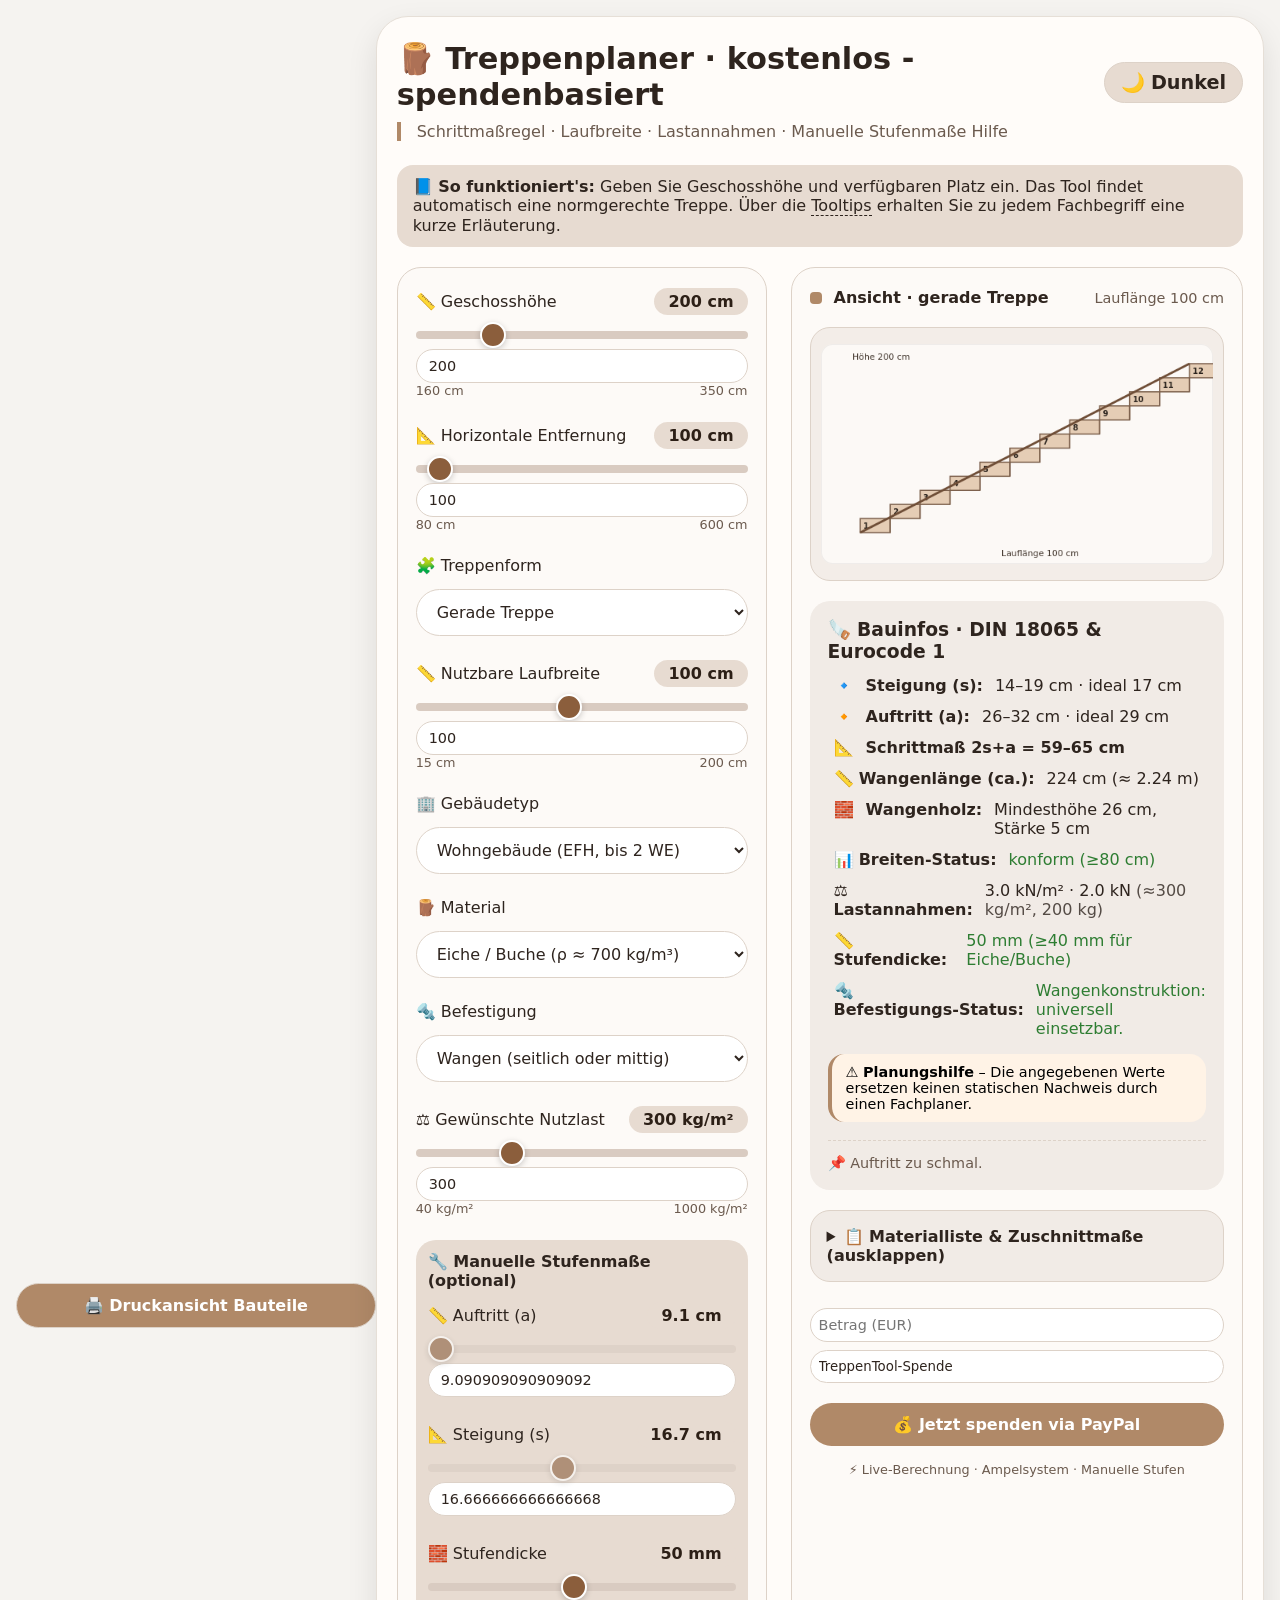
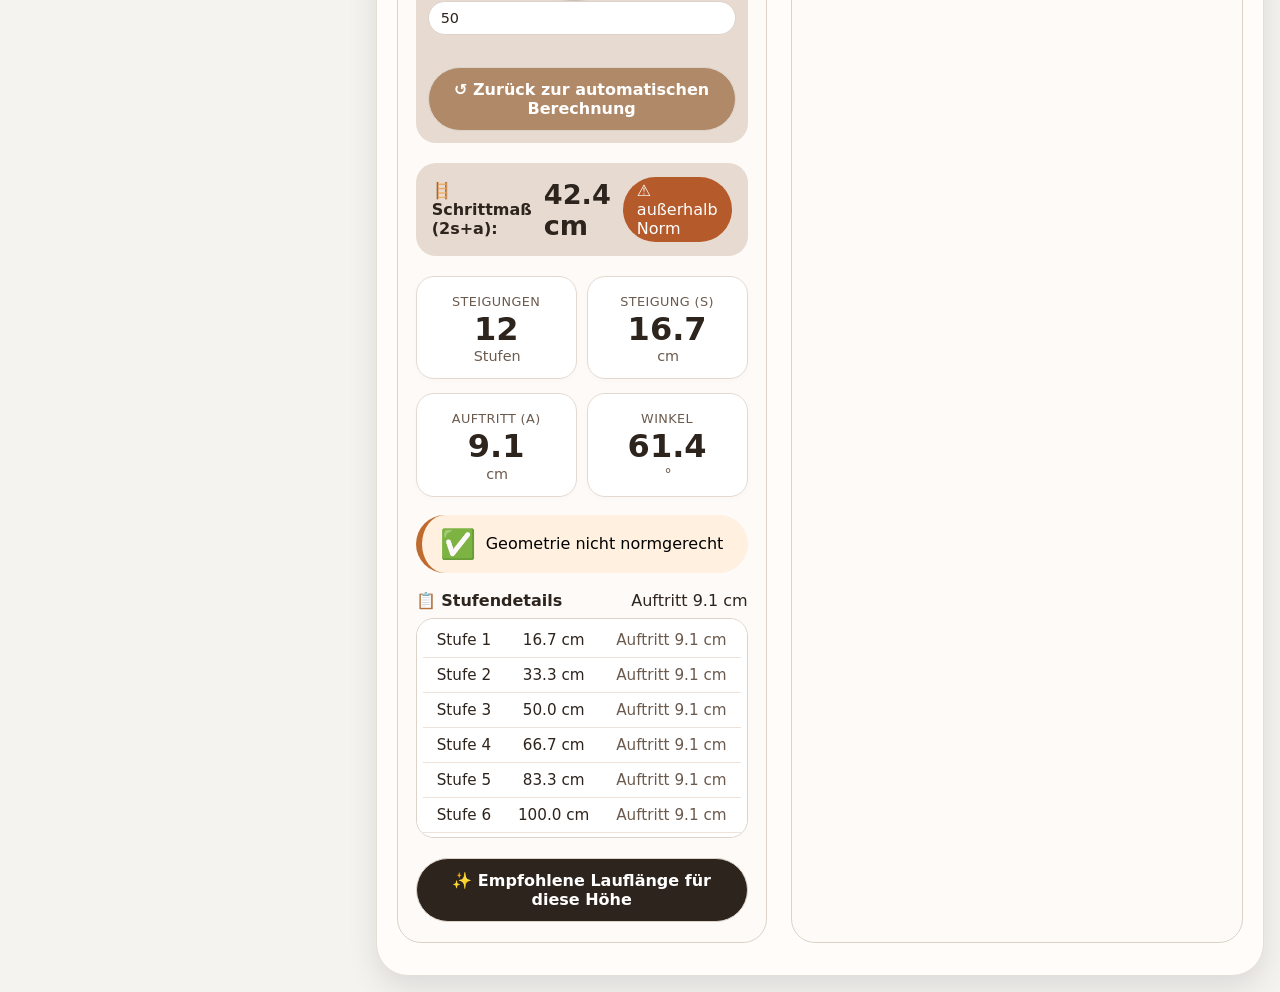
==== index.html @ 10f07b91 "Add files via upload" ====
<!DOCTYPE html>
<html lang="de">
<head>
    <meta charset="UTF-8">
    <meta name="viewport" content="width=device-width, initial-scale=1.0, maximum-scale=1.5, user-scalable=yes">
    <title>Treppenplaner · kostenlos - spendenbasiert</title>
    <!-- Cache-Control: Browser soll stets aktuelle Version laden -->
    <meta http-equiv="Cache-Control" content="no-cache, no-store, must-revalidate">
    <meta http-equiv="Pragma" content="no-cache">
    <meta http-equiv="Expires" content="0">
    <!-- Stylesheet mit Versionsparameter -->
    <link rel="stylesheet" href="css/styles.css?v=20260420">
</head>
<body>
<!-- Druckansicht Button -->
<button id="printViewBtn" style="background: var(--accent); color: white; margin-top: 20px;">🖨️ Druckansicht Bauteile</button>
<div class="card">
    <div style="display: flex; align-items: center; margin-bottom: 10px;">
        <h1 style="margin-bottom: 0;">🪵 Treppenplaner · kostenlos - spendenbasiert</h1>
        <div class="header-actions">
            <button class="theme-toggle" id="themeToggle" title="Hell-/Dunkelmodus">
                <span id="themeIcon">🌙</span>
                <span id="themeText">Dunkel</span>
            </button>
        </div>
    </div>
    <div class="subtitle">
        Schrittmaßregel · Laufbreite · Lastannahmen · Manuelle Stufenmaße
        <span class="has-tooltip" style="font-weight:400;">Hilfe 
            <span class="tooltip-text">Alle Fachbegriffe werden per Mouseover erklärt.</span>
        </span>
    </div>
    
    <!-- Kurze Einführung für bessere Verständlichkeit -->
    <div style="background: var(--badge-bg); border-radius: 16px; padding: 12px 16px; margin-bottom: 20px; color: var(--text-primary);">
        <strong>📘 So funktioniert's:</strong> Geben Sie Geschosshöhe und verfügbaren Platz ein. 
        Das Tool findet automatisch eine normgerechte Treppe. Über die <span class="has-tooltip" style="border-bottom: 1px dashed;">Tooltips <span class="tooltip-text">Fahren Sie mit der Maus über unterstrichene Begriffe oder Symbole, um Erklärungen zu erhalten.</span></span> 
        erhalten Sie zu jedem Fachbegriff eine kurze Erläuterung.
    </div>

    <div class="grid-2">
        <!-- LINKE SEITE: Eingaben -->
        <div class="panel">
            <div class="slider-group">
                <label>
                    <span class="has-tooltip">📏 Geschosshöhe 
                        <span class="tooltip-text">Höhe von OKFF unten bis OKFF oben.</span>
                    </span>
                    <span class="value-badge" id="heightDisplay">200 cm</span>
                </label>
                <input type="range" id="heightSlider" min="160" max="350" value="200" step="1">
                <input type="number" id="heightInput" min="160" max="350" value="200" step="0.01">
                <div style="display:flex; justify-content:space-between; font-size:0.8rem; color:var(--text-secondary);">
                    <span>160 cm</span>
                    <span>350 cm</span>
                </div>
            </div>

            <div class="slider-group">
                <label>
                    <span class="has-tooltip">📐 Horizontale Entfernung 
                        <span class="tooltip-text">Verfügbarer Platz (Lauflänge).</span>
                    </span>
                    <span class="value-badge" id="distanceDisplay">100 cm</span>
                </label>
                <input type="range" id="distanceSlider" min="80" max="600" value="100" step="5">
                <input type="number" id="distanceInput" min="80" max="600" value="100" step="0.01">
                <div style="display:flex; justify-content:space-between; font-size:0.8rem; color:var(--text-secondary);">
                    <span>80 cm</span>
                    <span>600 cm</span>
                </div>
            </div>
            
            <div style="margin: 10px 0 20px;">
                <label>
                    <span class="has-tooltip">🧩 Treppenform 
                        <span class="tooltip-text">Gerade, gewendelt, Podest oder Dachboden (steil).</span>
                    </span>
                </label>
                <select id="stairTypeSelect">
                    <option value="gerade" selected>Gerade Treppe</option>
                    <option value="viertel">Viertelgewendelt (90°)</option>
                    <option value="halb">Halbgewendelt (180°)</option>
                    <option value="podest">Podesttreppe</option>
                    <option value="dachboden">🪜 Dachbodentreppe (Raumspar)</option>
                </select>
            </div>
            
            <div id="podestGroup" style="display: none;">
                <label>
                    <span class="has-tooltip">🛑 Podesttiefe 
                        <span class="tooltip-text">Länge des Podests (min. 80 cm).</span>
                    </span>
                    <span class="value-badge" id="podestDisplay">100 cm</span>
                </label>
                <input type="range" id="podestSlider" min="80" max="150" value="100" step="5">
                <input type="number" id="podestInput" min="80" max="150" value="100" step="0.01">
            </div>

            <!-- Nutzbare Laufbreite -->
            <div class="slider-group">
                <label>
                    <span class="has-tooltip">📏 Nutzbare Laufbreite 
                        <span class="tooltip-text">Lichtes Maß zwischen Wänden/Handläufen.<br>Min. 80 cm (Wohnen) / 100 cm (öffentlich).</span>
                    </span>
                    <span class="value-badge" id="breiteDisplay">100 cm</span>
                </label>
                <input type="range" id="breiteSlider" min="15" max="200" value="100" step="5">
                <input type="number" id="breiteInput" min="15" max="200" value="100" step="0.01">
                <div style="display:flex; justify-content:space-between; font-size:0.8rem; color:var(--text-secondary);">
                    <span>15 cm</span>
                    <span>200 cm</span>
                </div>
            </div>

            <!-- Gebäudetyp -->
            <div style="margin: 10px 0 20px;">
                <label>
                    <span class="has-tooltip">🏢 Gebäudetyp 
                        <span class="tooltip-text">Bestimmt Mindestbreite und normative Lasten (Eurocode 1).</span>
                    </span>
                </label>
                <select id="gebaeudeSelect">
                    <option value="wohn" selected>Wohngebäude (EFH, bis 2 WE)</option>
                    <option value="public">Öffentliches Gebäude / Mehrfamilienhaus</option>
                </select>
            </div>

            <!-- Materialauswahl -->
            <div style="margin: 10px 0 20px;">
                <label>
                    <span class="has-tooltip">🪵 Material 
                        <span class="tooltip-text">Holzart oder Baustoff. Beeinflusst Eigengewicht und die automatische Optimierung (schweres Material → flachere Treppe).</span>
                    </span>
                </label>
                <select id="materialSelect">
                    <option value="eiche" selected>Eiche / Buche (ρ ≈ 700 kg/m³)</option>
                    <option value="fichte">Fichte / Kiefer (ρ ≈ 500 kg/m³)</option>
                    <option value="leimholz">Leimholz (ρ ≈ 600 kg/m³)</option>
                    <option value="stahl">Stahl (ρ ≈ 7850 kg/m³)</option>
                    <option value="beton">Stahlbeton (ρ ≈ 2500 kg/m³)</option>
                </select>
            </div>

            <!-- Befestigungsart -->
            <div style="margin: 10px 0 20px;">
                <label>
                    <span class="has-tooltip">🔩 Befestigung 
                        <span class="tooltip-text">Konstruktive Ausbildung:<br>Wangen-, Bolzen- oder Kragarmtreppe.<br>Wangen: universell. Bolzen: benötigt tragfähige Wand.<br>Kragarm: freitragend, massiver Untergrund erforderlich.</span>
                    </span>
                </label>
                <select id="befestigungSelect">
                    <option value="wange" selected>Wangen (seitlich oder mittig)</option>
                    <option value="bolzen">Bolzen (wandseitig)</option>
                    <option value="kragarm">Kragarm (freitragend)</option>
                </select>
            </div>

            <!-- Gewünschte Nutzlast -->
            <div class="slider-group">
                <label>
                    <span class="has-tooltip">⚖️ Gewünschte Nutzlast 
                        <span class="tooltip-text">Flächenlast in kg/m².<br>Normatives Minimum: 300 (Wohnen) / 500 (öffentlich).</span>
                    </span>
                    <span class="value-badge" id="nutzlastDisplay">300 kg/m²</span>
                </label>
                <input type="range" id="nutzlastSlider" min="40" max="1000" value="300" step="10">
                <input type="number" id="nutzlastInput" min="40" max="1000" value="300" step="0.01">
                <div style="display:flex; justify-content:space-between; font-size:0.8rem; color:var(--text-secondary);">
                    <span>40 kg/m²</span>
                    <span>1000 kg/m²</span>
                </div>
            </div>

            <!-- Manuelle Stufenmaße -->
            <div class="manual-section">
                <p style="font-weight:600; margin-bottom:12px; color:var(--text-primary);">🔧 Manuelle Stufenmaße (optional)</p>
                
                <div class="slider-group">
                    <label>
                        <span class="has-tooltip">📏 Auftritt (a)
                            <span class="tooltip-text">Tiefe der Trittfläche.<br>Norm: 26–32 cm (notwendig).</span>
                        </span>
                        <span class="value-badge" id="auftrittDisplay">29.0 cm</span>
                    </label>
                    <input type="range" id="auftrittSlider" min="10" max="50" value="29" step="0.5" class="inactive-slider">
                    <input type="number" id="auftrittInput" min="10" max="50" value="29" step="0.01" class="inactive-slider">
                </div>
                
                <div class="slider-group">
                    <label>
                        <span class="has-tooltip">📐 Steigung (s)
                            <span class="tooltip-text">Höhe einer Stufe.<br>Norm: 14–19 cm.</span>
                        </span>
                        <span class="value-badge" id="steigungDisplay">17.0 cm</span>
                    </label>
                    <input type="range" id="steigungSlider" min="10" max="25" value="17" step="0.5" class="inactive-slider">
                    <input type="number" id="steigungInput" min="10" max="25" value="17" step="0.01" class="inactive-slider">
                </div>
                
                <div class="slider-group">
                    <label>
                        <span class="has-tooltip">🧱 Stufendicke
                            <span class="tooltip-text">Materialstärke der Trittstufe.<br>Empfohlen: ≥50 mm (Holz) / ≥80 mm (Beton).</span>
                        </span>
                        <span class="value-badge" id="dickeDisplay">50 mm</span>
                    </label>
                    <input type="range" id="dickeSlider" min="5" max="100" value="50" step="5">
                    <input type="number" id="dickeInput" min="5" max="100" value="50" step="0.01">
                </div>
                
                <button id="resetAutoBtn" class="reset-btn">↺ Zurück zur automatischen Berechnung</button>
            </div>
            
            <div style="background:var(--badge-bg); border-radius:20px; padding:4px 16px; margin: 20px 0;">
                <p style="display:flex; gap:12px; align-items:center; margin:10px 0; color:var(--text-primary);">
                    <span class="has-tooltip" style="font-weight:600;">🪜 Schrittmaß (2s+a): 
                        <span class="tooltip-text">Idealer Bereich 59–65 cm.<br>Formel: 2×Steigung + Auftritt.</span>
                    </span>
                    <span id="schrittmassValue" style="font-size:1.7rem; font-weight:700;">—</span>
                    <span style="margin-left:auto; background:var(--accent-dark); color:white; padding:4px 14px; border-radius:40px;" id="normTag">—</span>
                </p>
            </div>

            <div class="stats-grid">
                <div class="stat-card">
                    <div class="stat-label has-tooltip">Steigungen <span class="tooltip-text">Anzahl der Stufen.</span></div>
                    <div class="stat-number" id="stepsCount">12</div>
                    <div class="stat-unit">Stufen</div>
                </div>
                <div class="stat-card">
                    <div class="stat-label has-tooltip">Steigung (s) <span class="tooltip-text">Höhe einer Stufe.</span></div>
                    <div class="stat-number" id="riseValue">16.7</div>
                    <div class="stat-unit">cm</div>
                </div>
                <div class="stat-card">
                    <div class="stat-label has-tooltip">Auftritt (a) <span class="tooltip-text">Tiefe der Trittfläche.</span></div>
                    <div class="stat-number" id="runValue">29.7</div>
                    <div class="stat-unit">cm</div>
                </div>
                <div class="stat-card">
                    <div class="stat-label has-tooltip">Winkel <span class="tooltip-text">Steigungswinkel.</span></div>
                    <div class="stat-number" id="angleValue">29.3</div>
                    <div class="stat-unit">°</div>
                </div>
            </div>

            <div id="statusMessage" class="norm-status">
                <span style="font-size:1.8rem;">✅</span> 
                <span id="statusText">Bequeme Treppe · DIN‑konform</span>
            </div>

            <div style="margin: 18px 0 8px;">
                <p style="font-weight:600; margin-bottom:8px; display:flex; color:var(--text-primary);">📋 Stufendetails <span style="margin-left:auto; font-weight:400;" id="stepDetailHint"></span></p>
                <div class="step-list" id="stepListContainer"></div>
            </div>

            <button id="applyRecommendedBtn">✨ Empfohlene Lauflänge für diese Höhe</button>
        </div>

        <!-- RECHTE SEITE: Visualisierung + Bauinfos -->
        <div class="panel" style="display:flex; flex-direction:column;">
            <div style="display:flex; align-items:center; gap:12px; margin-bottom:10px;">
                <span style="background:var(--accent); width:12px; height:12px; border-radius:4px;"></span>
                <span style="font-weight:600; color:var(--text-primary);" id="visuTitle">Ansicht · gerade Treppe</span>
                <span style="margin-left:auto; font-size:0.9rem; color:var(--text-secondary);">Lauflänge <span id="laufLengthDisplay">327 cm</span></span>
            </div>
            <div class="canvas-container">
                <canvas id="stairCanvas" width="500" height="280" style="width:100%; height:auto; aspect-ratio:500/280"></canvas>
            </div>

            <div style="margin-top:20px; background:var(--info-bg); border-radius:20px; padding:18px;">
                <h3 style="display:flex; gap:8px; margin-bottom:14px; font-weight:600; color:var(--text-primary);">🪚 Bauinfos · DIN 18065 & Eurocode 1</h3>
                <ul style="list-style-type:none; padding-left:6px; display:flex; flex-direction:column; gap:12px; color:var(--text-primary);">
                    <li style="display:flex; gap:12px;" class="has-tooltip">🔹 <strong>Steigung (s):</strong> 14–19 cm · ideal 17 cm <span class="tooltip-text">Maximal 19 cm zulässig.</span></li>
                    <li style="display:flex; gap:12px;" class="has-tooltip">🔸 <strong>Auftritt (a):</strong> 26–32 cm · ideal 29 cm <span class="tooltip-text">Mindestens 24 cm.</span></li>
                    <li style="display:flex; gap:12px;" class="has-tooltip">📐 <strong>Schrittmaß 2s+a = 59–65 cm</strong> <span class="tooltip-text">Bequem & sicher.</span></li>
                    <li style="display:flex; gap:12px;" id="wangenLaengeLi">
                        <span>📏 <strong>Wangenlänge (ca.):</strong></span>
                        <span id="wangenLaenge">—</span>
                    </li>
                    <li style="display:flex; gap:12px;">🧱 <strong>Wangenholz:</strong> Mindesthöhe 26 cm, Stärke 5 cm</li>
                    <li style="display:flex; gap:12px;" id="breitenStatusLi">
                        <span>📊 <strong>Breiten‑Status:</strong></span>
                        <span id="breitenStatus">konform (≥80 cm)</span>
                    </li>
                    <li style="display:flex; gap:12px;" class="has-tooltip">
                        <span>⚖️ <strong>Lastannahmen:</strong></span>
                        <span id="lastAngaben">3,0 kN/m² · 2,0 kN <span style="font-weight:400; opacity:0.8;">(≈300 kg/m², 200 kg)</span></span>
                        <span class="tooltip-text">Flächenlast (kN/m²) und Einzellast pro Stufe (kN).<br>Gemäß DIN EN 1991-1-1 (Eurocode 1).<br>1 kN ≈ 100 kg.</span>
                    </li>
                    <li style="display:flex; gap:12px;" id="dickenStatusLi">
                        <span>📏 <strong>Stufendicke:</strong></span>
                        <span id="dickenStatus">50 mm (empfohlen)</span>
                    </li>
                    <li style="display:flex; gap:12px;" id="befestigungStatusLi">
                        <span>🔩 <strong>Befestigungs‑Status:</strong></span>
                        <span id="befestigungStatus">konform (Wangenkonstruktion)</span>
                    </li>
                </ul>
                
                <div class="info-note" style="margin-top:16px;">
                    ⚠️ <strong>Planungshilfe</strong> – Die angegebenen Werte ersetzen keinen statischen Nachweis durch einen Fachplaner.
                </div>
                
                <p style="margin-top:18px; border-top:1px dashed var(--border-medium); padding-top:14px; font-size:0.9rem; color:var(--text-secondary);" id="adviceText">
                ⚠️ Platz reicht nicht für Normtreppe.
                </p>
            </div>
            
            <!-- NEU: Ausklappbare Materialliste -->
            <details style="margin-top: 20px; background: var(--info-bg); border-radius: 20px; padding: 16px; border: 1px solid var(--border-medium);">
                <summary style="font-weight: 600; cursor: pointer; color: var(--text-primary); user-select: none;">
                    📋 Materialliste & Zuschnittmaße (ausklappen)
                </summary>
                <div id="materialListeContainer" style="margin-top: 16px; overflow-x: auto;">
                    <!-- Wird dynamisch durch JavaScript gefüllt -->
                    <p style="color: var(--text-secondary);">Berechnung läuft…</p>
                </div>
                <p style="font-size: 0.8rem; color: var(--text-secondary); margin-top: 12px; border-top: 1px dashed var(--border-medium); padding-top: 10px;">
                    ⚙️ Alle Maße in cm (L × B × D). Verschnitt und Toleranzen sind eigenverantwortlich zu berücksichtigen.
                </p>
            </details>
            
            <!-- Spendenformular -->
            <div class="donate-section">
                <form action="https://www.paypal.com/donate" method="post" target="_blank">
                    <input type="hidden" name="cmd" value="_donations">
                    <input type="hidden" name="business" value="speeduino">
                    <input type="hidden" name="currency_code" value="EUR">
                    <div style="margin-bottom:8px;">
                        <input type="number" name="amount" min="1" step="0.01" placeholder="Betrag (EUR)" style="padding:8px; border-radius:20px; border:1px solid var(--border-medium); width:100%; background:var(--stat-bg); color:var(--text-primary);">
                    </div>
                    <div style="margin-bottom:8px;">
                        <input type="text" name="item_name" value="TreppenTool-Spende" placeholder="Verwendungszweck (optional)" style="padding:8px; border-radius:20px; border:1px solid var(--border-medium); width:100%; background:var(--stat-bg); color:var(--text-primary);">
                    </div>
                    <button type="submit" style="background:var(--accent); color:white; border:none; border-radius:60px; padding:12px; font-weight:600; width:100%; cursor:pointer;">
                        💰 Jetzt spenden via PayPal
                    </button>
                </form>
            </div>
            
            <div class="footnote">
                ⚡ Live‑Berechnung · Ampelsystem · Manuelle Stufen
            </div>
        </div>
    </div>
</div>
<!-- JavaScript mit Versionsparameter -->
<script type="module" src="js/main.js?v=20260420" defer></script>
</body>
</html>
---- css/styles.css ----
/* === CSS-Variablen für Light- & Darkmode === */
:root {
    --bg-body: #f5f3f0;
    --bg-card: #fffcf9;
    --bg-panel: #fdfaf7;
    --text-primary: #2e241e;
    --text-secondary: #6b5a4e;
    --border-light: #e6dfd7;
    --border-medium: #ddd2c8;
    --slider-track: #d9cbc1;
    --accent: #b08968;
    --accent-dark: #8b5e3c;
    --stat-bg: white;
    --stat-border: #e4d9d0;
    --badge-bg: #e7dbd1;
    --badge-text: #2c1f16;
    --step-list-bg: white;
    --step-border: #ede3db;
    --canvas-bg: #fcf9f6;
    --canvas-container: #f3ede8;
    --info-bg: #f1ebe6;
    --donate-bg: #e0d6ce;
    --donate-text: #2e241e;
    --button-bg: #2e241e;
    --button-text: white;
    --transition-speed: 0.2s;
    --inactive-opacity: 0.6;
}

[data-theme="dark"] {
    --bg-body: #1a1e24;
    --bg-card: #252a33;
    --bg-panel: #2d333d;
    --text-primary: #e8e3df;
    --text-secondary: #b9aea5;
    --border-light: #3d454e;
    --border-medium: #4a5460;
    --slider-track: #3a414a;
    --accent: #c99b74;
    --accent-dark: #a77852;
    --stat-bg: #333a44;
    --stat-border: #424b57;
    --badge-bg: #3d454e;
    --badge-text: #e0d8d2;
    --step-list-bg: #2d333d;
    --step-border: #424b57;
    --canvas-bg: #2a2f38;
    --canvas-container: #353c47;
    --info-bg: #2d333d;
    --donate-bg: #3d454e;
    --donate-text: #e8e3df;
    --button-bg: #c99b74;
    --button-text: #1a1e24;
}

* {
    box-sizing: border-box;
    margin: 0;
    font-family: system-ui, 'Segoe UI', Roboto, 'Helvetica Neue', sans-serif;
}
body {
    background: var(--bg-body);
    min-height: 100vh;
    display: flex;
    justify-content: center;
    align-items: center;
    padding: 16px;
    transition: background var(--transition-speed) ease;
}
.card {
    max-width: 1200px;
    width: 100%;
    background: var(--bg-card);
    border-radius: 32px;
    box-shadow: 0 12px 30px rgba(0, 0, 0, 0.1);
    padding: 24px 20px 32px;
    border: 1px solid var(--border-light);
    transition: background var(--transition-speed) ease, border var(--transition-speed) ease;
}
h1 {
    font-weight: 600;
    font-size: 1.9rem;
    color: var(--text-primary);
    display: flex;
    align-items: center;
    gap: 10px;
    margin-bottom: 4px;
    flex-wrap: wrap;
}
.subtitle {
    color: var(--text-secondary);
    margin-bottom: 24px;
    border-left: 4px solid var(--accent);
    padding-left: 16px;
    font-weight: 400;
}
.grid-2 {
    display: grid;
    grid-template-columns: 1fr 1.1fr;
    gap: 24px;
}
@media (max-width: 750px) {
    .grid-2 {
        grid-template-columns: 1fr;
    }
    body { padding: 10px; }
    .card { padding: 18px 14px; }
}
.panel {
    background: var(--bg-panel);
    border-radius: 24px;
    padding: 20px 18px;
    border: 1px solid var(--border-medium);
    transition: background var(--transition-speed) ease, border var(--transition-speed) ease;
}
.slider-group {
    margin-bottom: 24px;
}
label {
    display: flex;
    justify-content: space-between;
    font-weight: 500;
    color: var(--text-primary);
    margin-bottom: 6px;
    align-items: center;
}
.value-badge {
    background: var(--badge-bg);
    padding: 4px 14px;
    border-radius: 40px;
    font-size: 1rem;
    font-weight: 600;
    color: var(--badge-text);
}
input[type=range] {
    width: 100%;
    margin: 10px 0 4px;
    -webkit-appearance: none;
    background: transparent;
    touch-action: none;
}
input[type=range]::-webkit-slider-runnable-track {
    height: 8px;
    background: var(--slider-track);
    border-radius: 10px;
}
input[type=range]::-webkit-slider-thumb {
    -webkit-appearance: none;
    height: 26px;
    width: 26px;
    border-radius: 26px;
    background: var(--accent-dark);
    margin-top: -9px;
    box-shadow: 0 2px 6px rgba(0,0,0,0.2);
    border: 2px solid var(--stat-bg);
    cursor: grab;
}
input[type=range].inactive-slider {
    opacity: var(--inactive-opacity);
    pointer-events: none;
}
select {
    width: 100%;
    padding: 12px 16px;
    border-radius: 40px;
    border: 1px solid var(--border-medium);
    background: var(--stat-bg);
    font-size: 1rem;
    font-weight: 500;
    color: var(--text-primary);
    margin: 8px 0 4px;
}
.stats-grid {
    display: grid;
    grid-template-columns: repeat(2, 1fr);
    gap: 14px 10px;
    margin: 20px 0 18px;
}
.stat-card {
    background: var(--stat-bg);
    padding: 14px 8px;
    border-radius: 18px;
    box-shadow: 0 2px 6px rgba(0,0,0,0.02);
    border: 1px solid var(--stat-border);
    text-align: center;
}
.stat-label {
    font-size: 0.8rem;
    text-transform: uppercase;
    letter-spacing: 0.4px;
    color: var(--text-secondary);
    display: flex;
    align-items: center;
    justify-content: center;
    gap: 4px;
}
.stat-number {
    font-size: 2rem;
    font-weight: 700;
    line-height: 1.2;
    color: var(--text-primary);
}
.stat-unit {
    font-size: 0.9rem;
    font-weight: 400;
    color: var(--text-secondary);
    margin-left: 2px;
}
.norm-status {
    background: #e7f0e9;
    border-radius: 40px;
    padding: 12px 18px;
    font-weight: 500;
    margin: 16px 0 8px;
    display: flex;
    align-items: center;
    gap: 10px;
    border-left: 6px solid #3c6e4a;
}
[data-theme="dark"] .norm-status {
    background: #2a4a3a;
    border-left-color: #5a9e6f;
}
.warning-box {
    background: #fff0e0;
    border-left: 6px solid #c06b2e;
}
[data-theme="dark"] .warning-box {
    background: #4a3a2a;
    border-left-color: #c06b2e;
}
.step-list {
    max-height: 220px;
    overflow-y: auto;
    background: var(--step-list-bg);
    border-radius: 18px;
    padding: 4px 6px;
    border: 1px solid var(--border-medium);
}
.step-row {
    display: flex;
    justify-content: space-between;
    padding: 8px 14px;
    border-bottom: 1px solid var(--step-border);
    font-size: 0.95rem;
    color: var(--text-primary);
}
.canvas-container {
    background: var(--canvas-container);
    border-radius: 20px;
    padding: 16px 10px;
    margin-top: 10px;
    text-align: center;
    border: 1px solid var(--border-medium);
}
canvas {
    display: block;
    width: 100%;
    height: auto;
    background: var(--canvas-bg);
    border-radius: 12px;
    box-shadow: inset 0 0 0 1px rgba(0,0,0,0.05);
}
button {
    background: var(--button-bg);
    color: var(--button-text);
    border: none;
    border-radius: 60px;
    padding: 12px 20px;
    font-weight: 600;
    font-size: 1rem;
    width: 100%;
    cursor: pointer;
    border: 1px solid var(--border-medium);
    margin-top: 12px;
    transition: background var(--transition-speed) ease, color var(--transition-speed) ease;
}
.reset-btn {
    background: var(--accent);
    color: white;
    margin-top: 8px;
}
.footnote {
    margin-top: 16px;
    font-size: 0.8rem;
    color: var(--text-secondary);
    text-align: center;
}
.tooltip-text {
    visibility: hidden;
    background: #2e241e;
    color: #fff;
    text-align: left;
    border-radius: 12px;
    padding: 8px 12px;
    position: absolute;
    z-index: 10;
    bottom: 125%;
    left: 0;
    width: 240px;
    font-size: 0.85rem;
    font-weight: normal;
    box-shadow: 0 4px 12px rgba(0,0,0,0.15);
}
.has-tooltip {
    position: relative;
    display: inline-block;
    cursor: help;
}
.has-tooltip:hover .tooltip-text {
    visibility: visible;
}
#podestGroup {
    margin-top: 16px;
    transition: opacity 0.2s;
}
.info-note {
    background: #fff3e6;
    border-radius: 16px;
    padding: 10px 14px;
    font-size: 0.9rem;
    border-left: 4px solid var(--accent);
}
[data-theme="dark"] .info-note {
    background: #3a352a;
    color: var(--text-primary);
}
.header-actions {
    display: flex;
    align-items: center;
    gap: 12px;
    margin-left: auto;
}
.theme-toggle {
    background: var(--badge-bg);
    border: 1px solid var(--border-medium);
    border-radius: 40px;
    padding: 8px 16px;
    font-size: 1.2rem;
    cursor: pointer;
    display: flex;
    align-items: center;
    gap: 6px;
    color: var(--text-primary);
    transition: background var(--transition-speed) ease;
}
.theme-toggle:hover {
    background: var(--accent);
    color: white;
}
.donate-section {
    margin-top: 20px;
    text-align: center;
}
.donate-btn {
    display: inline-flex;
    align-items: center;
    justify-content: center;
    gap: 8px;
    background: var(--donate-bg);
    color: var(--donate-text);
    text-decoration: none;
    font-weight: 600;
    padding: 12px 24px;
    border-radius: 60px;
    border: 1px solid var(--border-medium);
    transition: background var(--transition-speed) ease, transform 0.1s;
}
.donate-btn:hover {
    background: var(--accent);
    color: white;
    transform: scale(1.02);
}
.manual-section {
    margin: 10px 0 20px;
    padding: 12px;
    background: var(--badge-bg);
    border-radius: 20px;
}
input[type=number] {
    width: 100%;
    padding: 8px 12px;
    border-radius: 20px;
    border: 1px solid var(--border-medium);
    background: var(--stat-bg);
    color: var(--text-primary);
    font-size: 0.9rem;
    margin-top: 6px;
}

/* === Materialliste Tabelle === */
.material-table {
    width: 100%;
    border-collapse: collapse;
    font-size: 0.85rem;
    color: var(--text-primary);
}
.material-table th {
    text-align: left;
    padding: 8px 4px;
    border-bottom: 2px solid var(--border-medium);
    font-weight: 600;
    color: var(--text-secondary);
}
.material-table td {
    padding: 6px 4px;
    border-bottom: 1px solid var(--step-border);
}
.material-table tr:last-child td {
    border-bottom: none;
}
.material-table .amount {
    text-align: right;
    font-weight: 600;
}
.material-hint {
    font-size: 0.75rem;
    color: var(--text-secondary);
    margin-top: 8px;
}
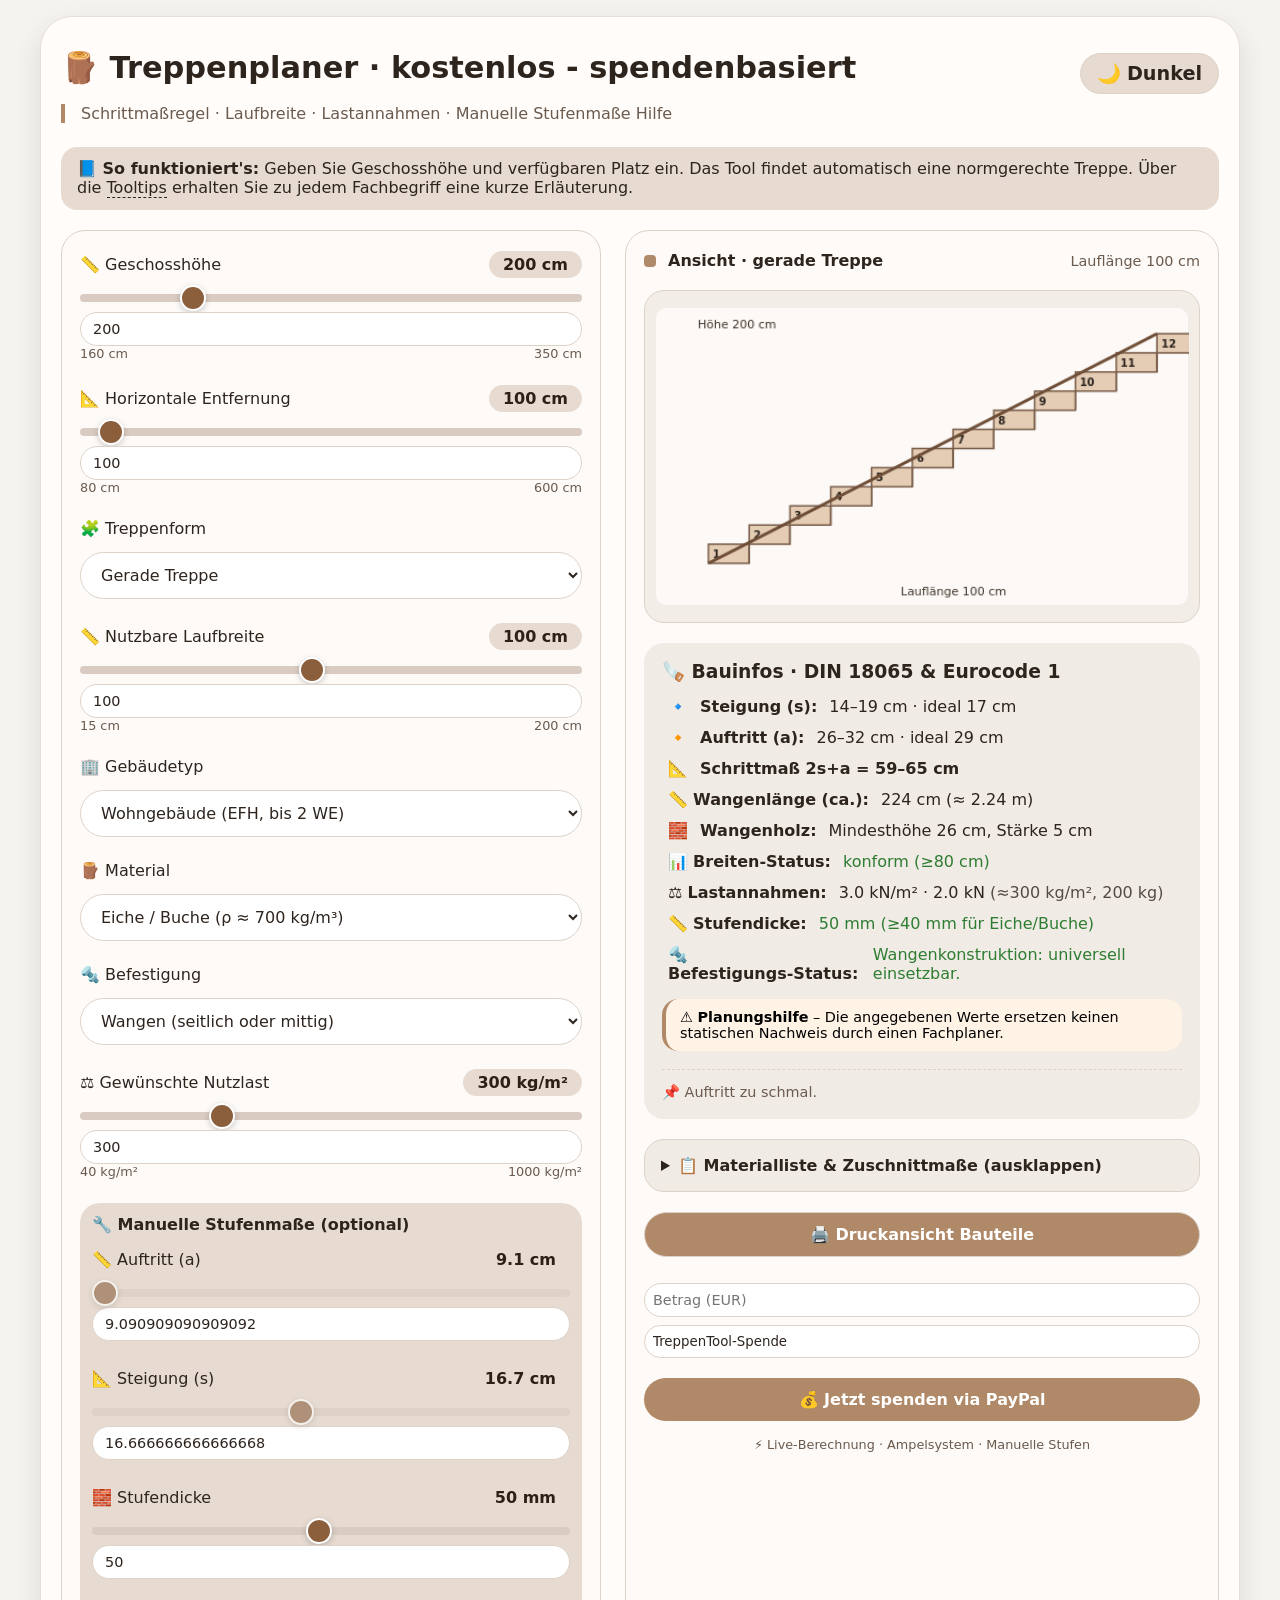
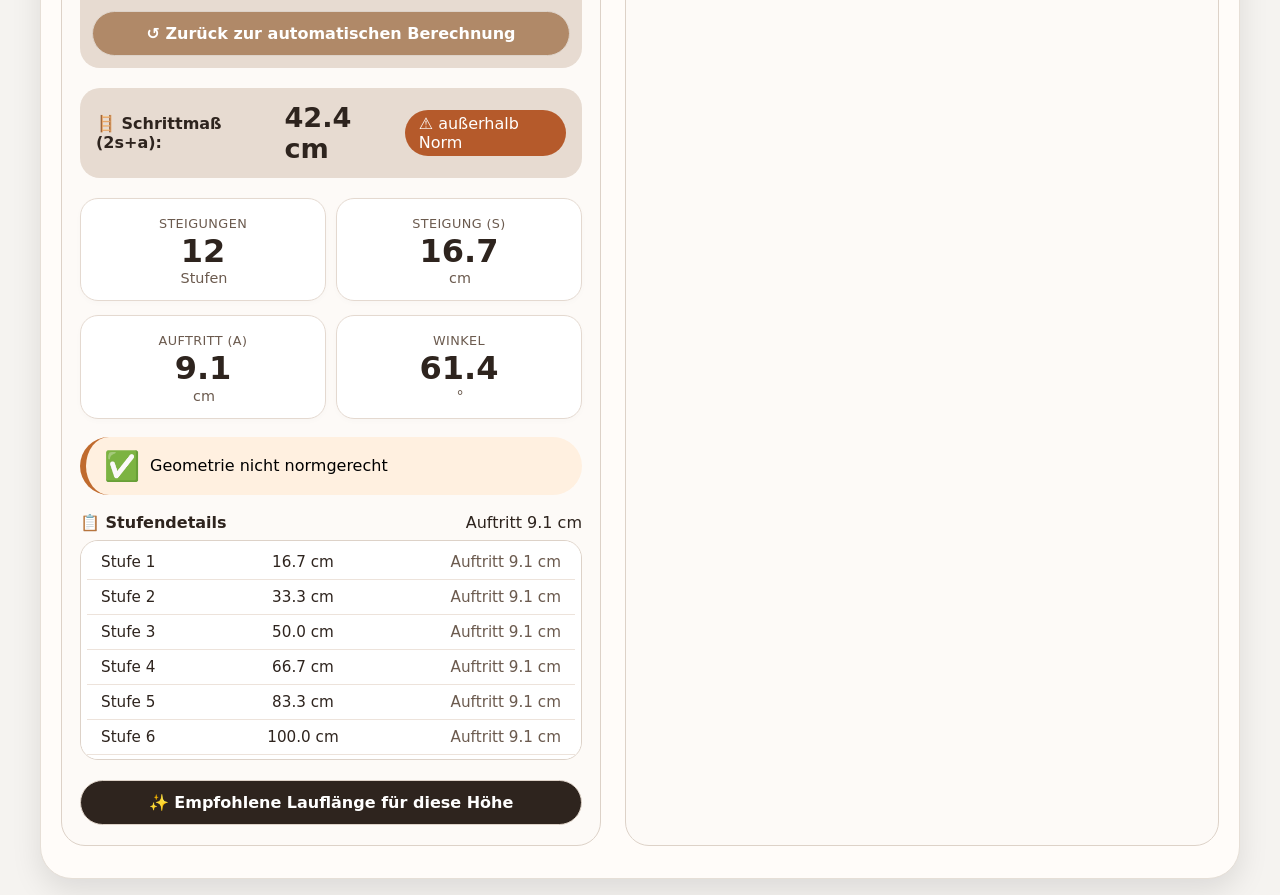
==== commit 3470efe1: "Add files via upload" ====
--- a/index.html
+++ b/index.html
@@ -12,8 +12,6 @@
     <link rel="stylesheet" href="css/styles.css?v=20260420">
 </head>
 <body>
-<!-- Druckansicht Button -->
-<button id="printViewBtn" style="background: var(--accent); color: white; margin-top: 20px;">🖨️ Druckansicht Bauteile</button>
 <div class="card">
     <div style="display: flex; align-items: center; margin-bottom: 10px;">
         <h1 style="margin-bottom: 0;">🪵 Treppenplaner · kostenlos - spendenbasiert</h1>
@@ -322,6 +320,9 @@
                 </p>
             </details>
             
+            <!-- Druckansicht Button (KORRIGIERT: innerhalb des Panels) -->
+            <button id="printViewBtn" style="background: var(--accent); color: white; margin-top: 20px;">🖨️ Druckansicht Bauteile</button>
+            
             <!-- Spendenformular -->
             <div class="donate-section">
                 <form action="https://www.paypal.com/donate" method="post" target="_blank">
@@ -349,4 +350,4 @@
 <!-- JavaScript mit Versionsparameter -->
 <script type="module" src="js/main.js?v=20260420" defer></script>
 </body>
-</html>
+</html>
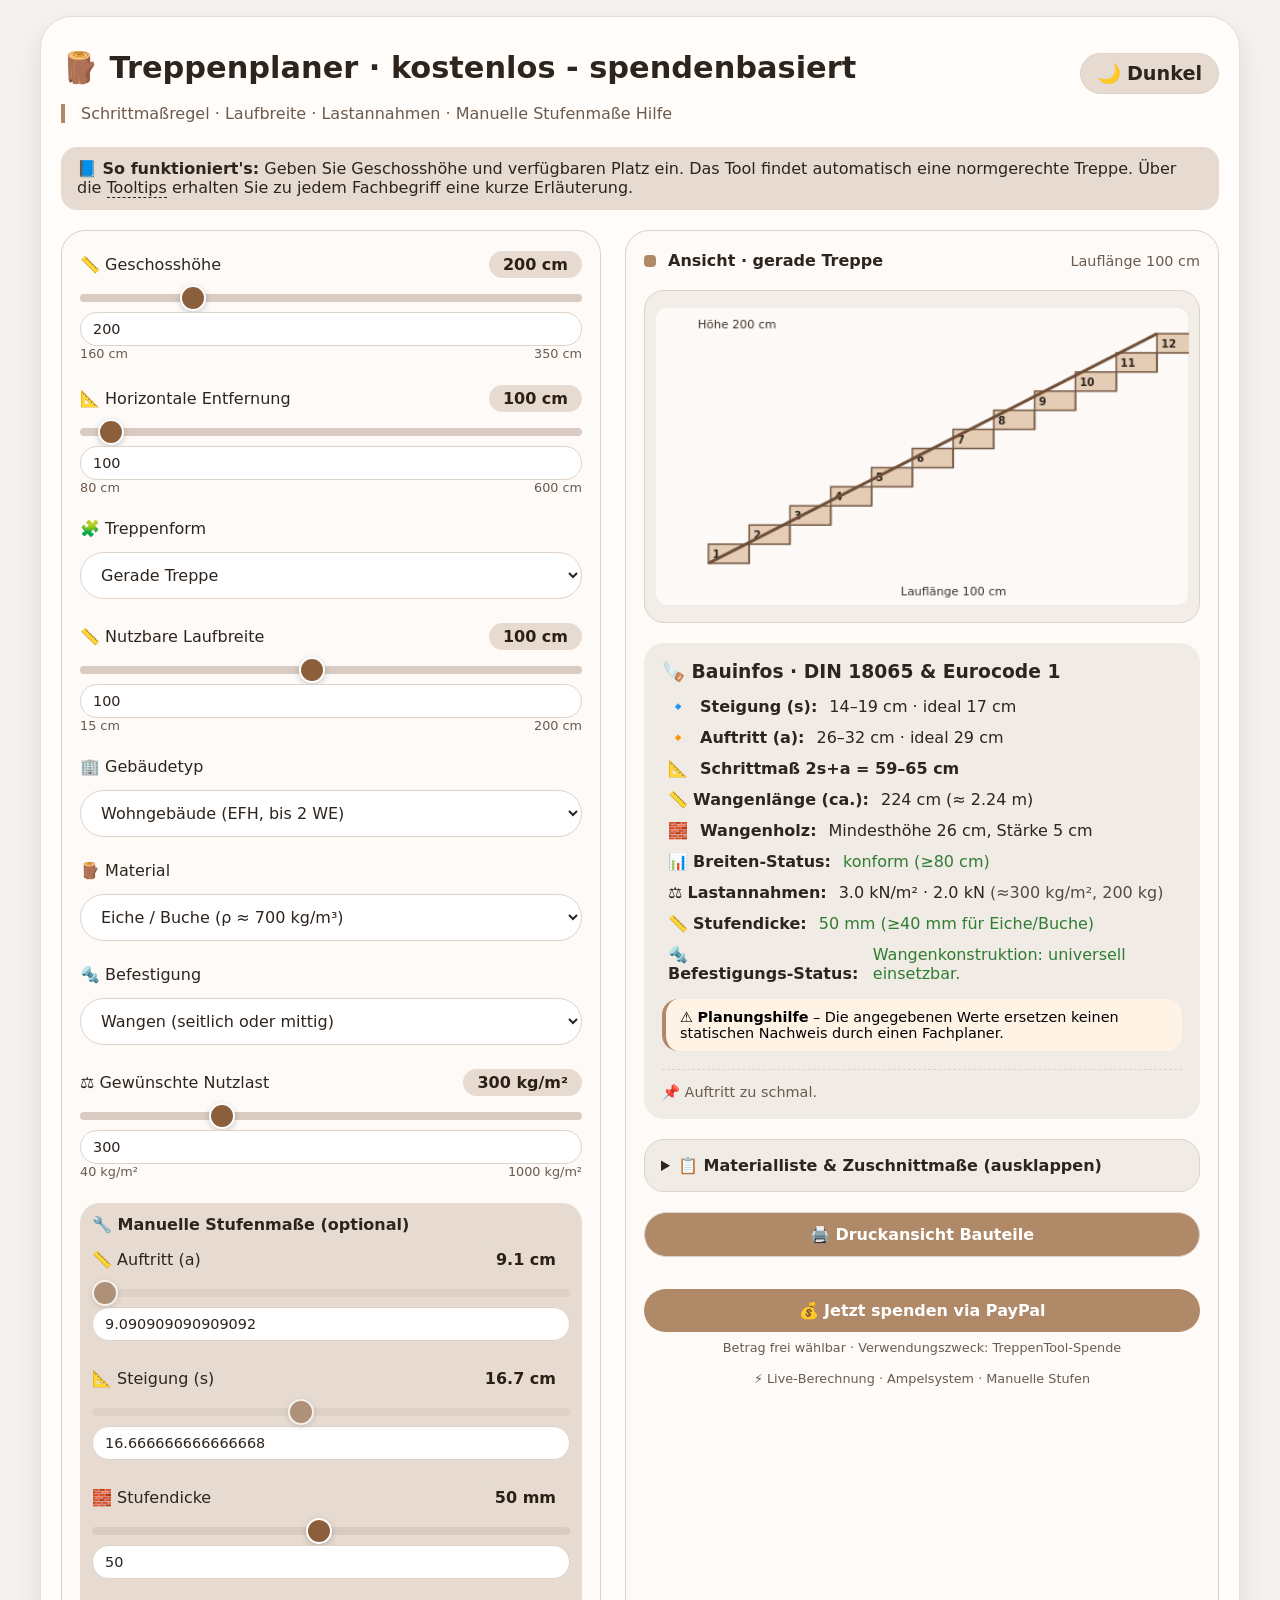
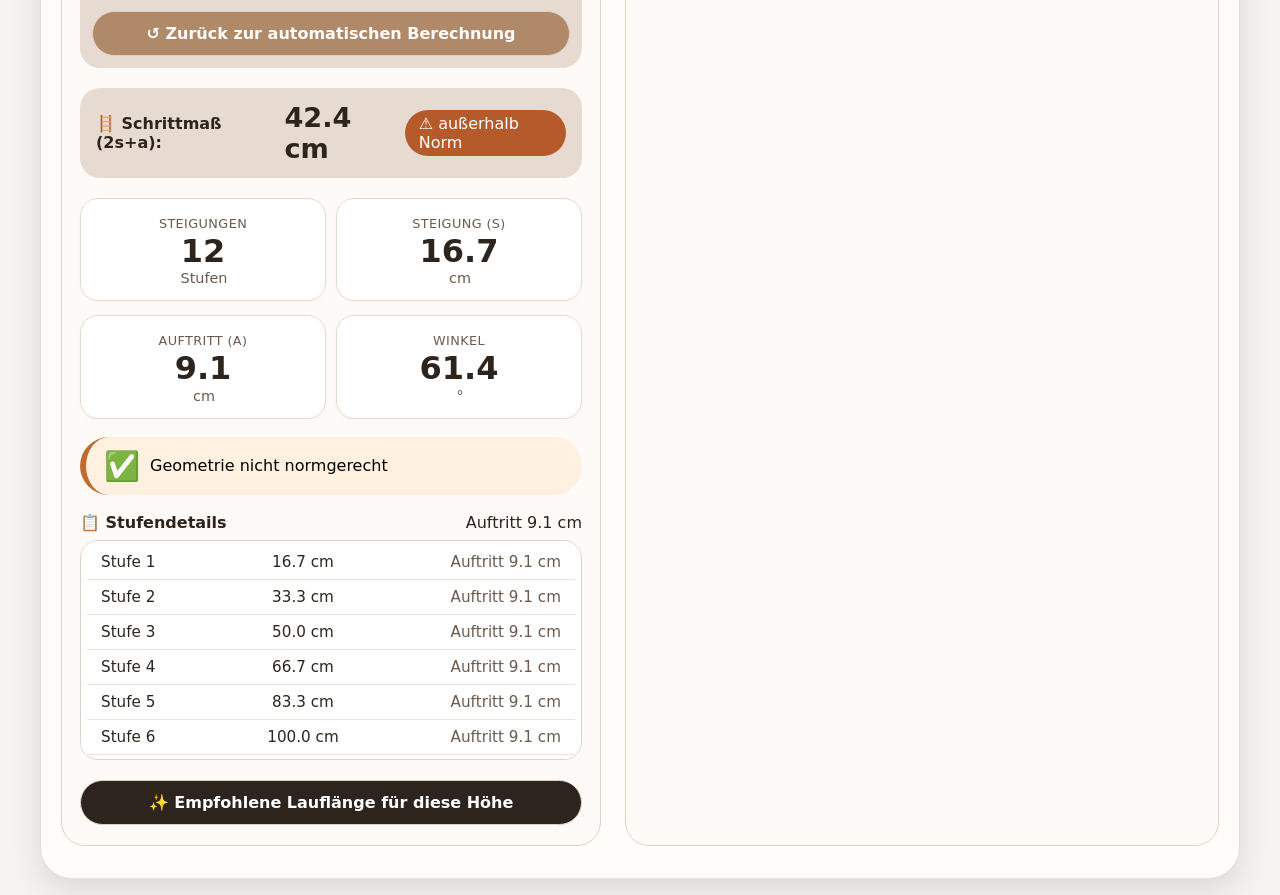
==== commit 73ec0830: "Add files via upload" ====
--- a/index.html
+++ b/index.html
@@ -306,7 +306,7 @@
                 </p>
             </div>
             
-            <!-- NEU: Ausklappbare Materialliste -->
+            <!-- Ausklappbare Materialliste -->
             <details style="margin-top: 20px; background: var(--info-bg); border-radius: 20px; padding: 16px; border: 1px solid var(--border-medium);">
                 <summary style="font-weight: 600; cursor: pointer; color: var(--text-primary); user-select: none;">
                     📋 Materialliste & Zuschnittmaße (ausklappen)
@@ -320,25 +320,22 @@
                 </p>
             </details>
             
-            <!-- Druckansicht Button (KORRIGIERT: innerhalb des Panels) -->
+            <!-- Druckansicht Button -->
             <button id="printViewBtn" style="background: var(--accent); color: white; margin-top: 20px;">🖨️ Druckansicht Bauteile</button>
             
-            <!-- Spendenformular -->
+            <!-- Spendenformular (KORRIGIERT) -->
             <div class="donate-section">
-                <form action="https://www.paypal.com/donate" method="post" target="_blank">
-                    <input type="hidden" name="cmd" value="_donations">
-                    <input type="hidden" name="business" value="speeduino">
-                    <input type="hidden" name="currency_code" value="EUR">
-                    <div style="margin-bottom:8px;">
-                        <input type="number" name="amount" min="1" step="0.01" placeholder="Betrag (EUR)" style="padding:8px; border-radius:20px; border:1px solid var(--border-medium); width:100%; background:var(--stat-bg); color:var(--text-primary);">
-                    </div>
-                    <div style="margin-bottom:8px;">
-                        <input type="text" name="item_name" value="TreppenTool-Spende" placeholder="Verwendungszweck (optional)" style="padding:8px; border-radius:20px; border:1px solid var(--border-medium); width:100%; background:var(--stat-bg); color:var(--text-primary);">
-                    </div>
-                    <button type="submit" style="background:var(--accent); color:white; border:none; border-radius:60px; padding:12px; font-weight:600; width:100%; cursor:pointer;">
+                <a href="https://www.paypal.com/paypalme/speeduino?message=TreppenTool-Spende" 
+                   target="_blank" 
+                   class="donate-link"
+                   style="display: inline-block; width: 100%; text-decoration: none;">
+                    <button type="button" style="background:var(--accent); color:white; border:none; border-radius:60px; padding:12px; font-weight:600; width:100%; cursor:pointer; pointer-events: none;">
                         💰 Jetzt spenden via PayPal
                     </button>
-                </form>
+                </a>
+                <p style="font-size: 0.8rem; color: var(--text-secondary); margin-top: 8px;">
+                    Betrag frei wählbar · Verwendungszweck: TreppenTool-Spende
+                </p>
             </div>
             
             <div class="footnote">
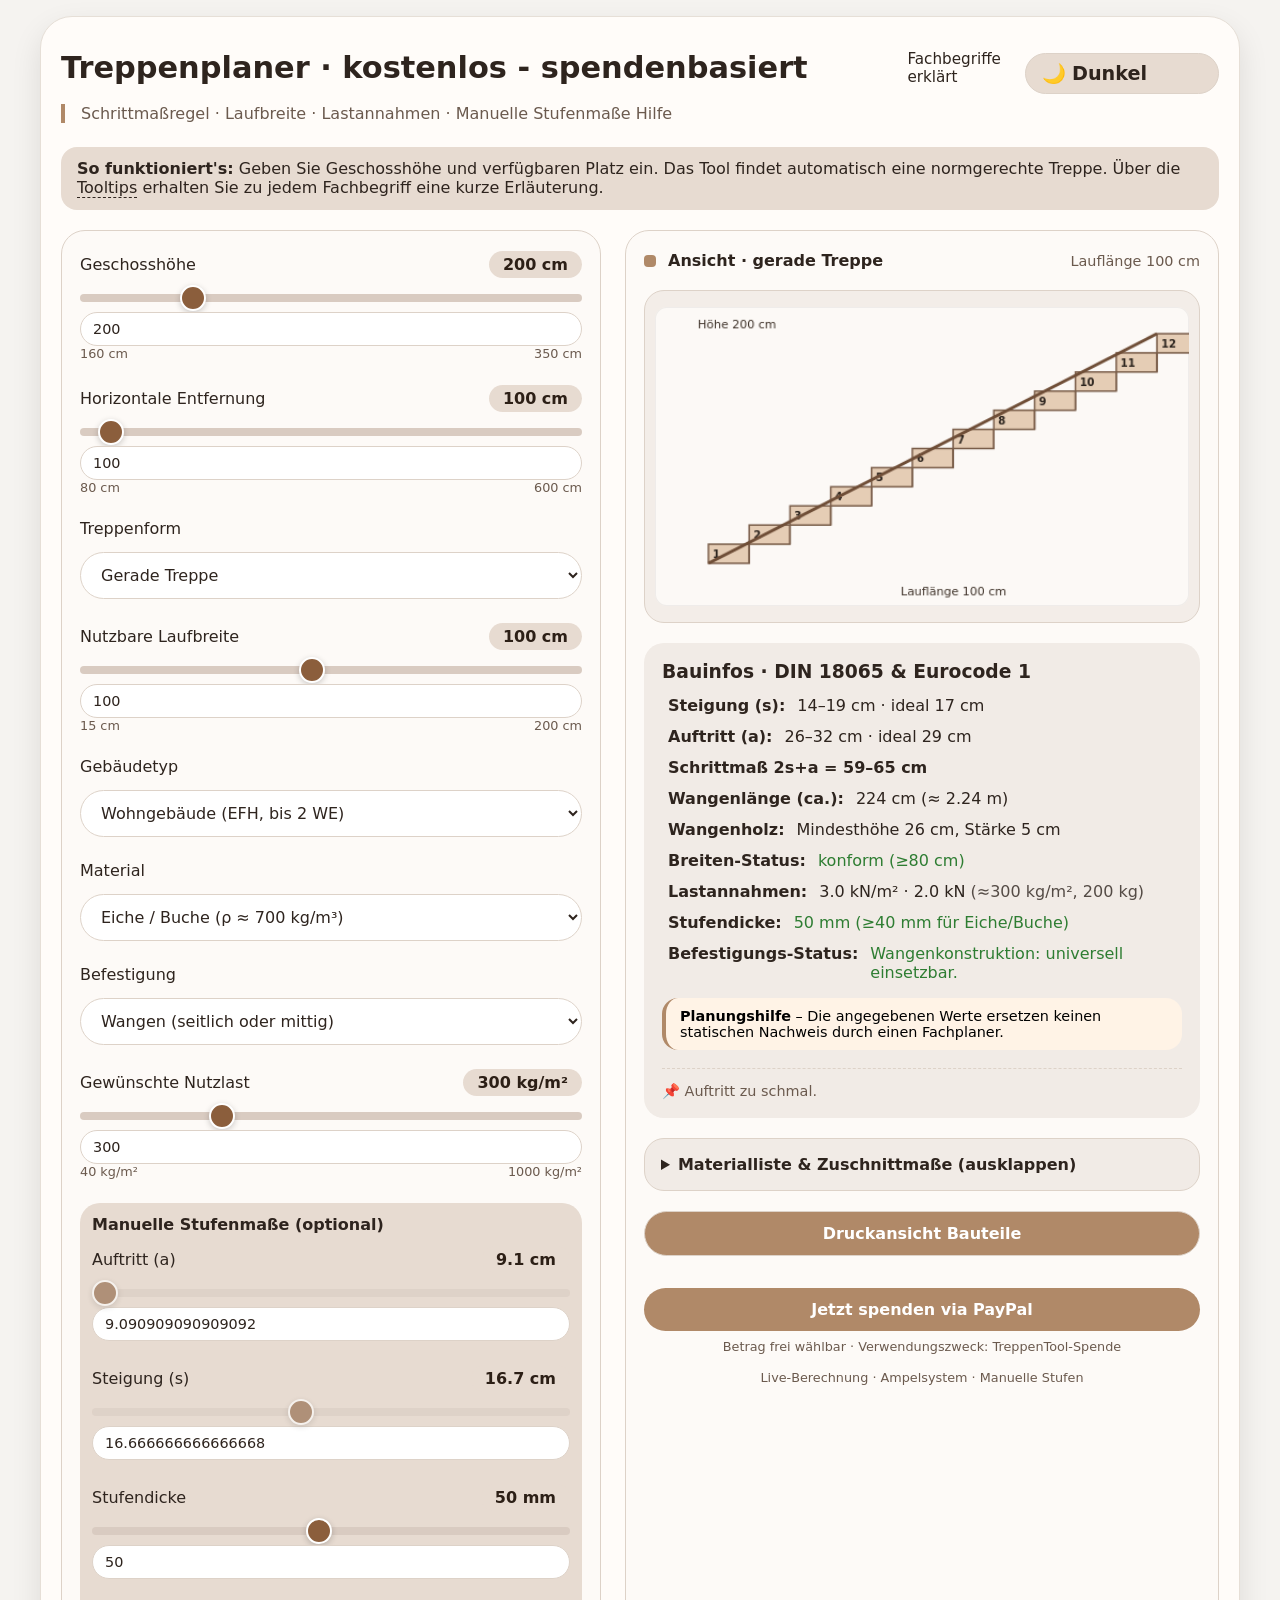
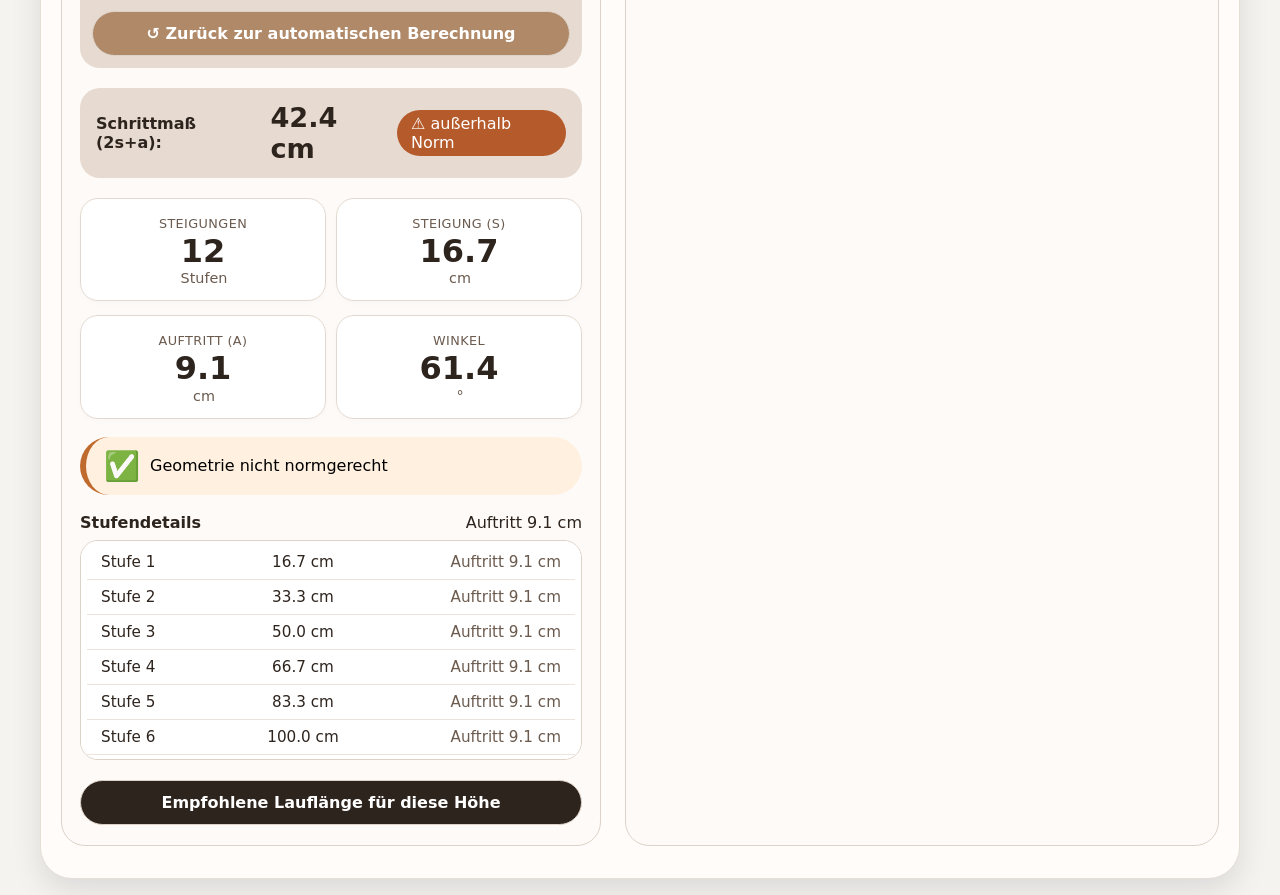
==== commit 01da125c: "Add files via upload" ====
--- a/index.html
+++ b/index.html
@@ -14,8 +14,9 @@
 <body>
 <div class="card">
     <div style="display: flex; align-items: center; margin-bottom: 10px;">
-        <h1 style="margin-bottom: 0;">🪵 Treppenplaner · kostenlos - spendenbasiert</h1>
+        <h1 style="margin-bottom: 0;">Treppenplaner · kostenlos - spendenbasiert</h1>
         <div class="header-actions">
+            <a href="glossar.html" target="_blank" style="text-decoration: none; color: var(--text-primary); margin-right: 12px; font-size: 0.95rem; font-weight: 500;">Fachbegriffe erklärt</a>
             <button class="theme-toggle" id="themeToggle" title="Hell-/Dunkelmodus">
                 <span id="themeIcon">🌙</span>
                 <span id="themeText">Dunkel</span>
@@ -31,7 +32,7 @@
     
     <!-- Kurze Einführung für bessere Verständlichkeit -->
     <div style="background: var(--badge-bg); border-radius: 16px; padding: 12px 16px; margin-bottom: 20px; color: var(--text-primary);">
-        <strong>📘 So funktioniert's:</strong> Geben Sie Geschosshöhe und verfügbaren Platz ein. 
+        <strong>So funktioniert's:</strong> Geben Sie Geschosshöhe und verfügbaren Platz ein. 
         Das Tool findet automatisch eine normgerechte Treppe. Über die <span class="has-tooltip" style="border-bottom: 1px dashed;">Tooltips <span class="tooltip-text">Fahren Sie mit der Maus über unterstrichene Begriffe oder Symbole, um Erklärungen zu erhalten.</span></span> 
         erhalten Sie zu jedem Fachbegriff eine kurze Erläuterung.
     </div>
@@ -41,7 +42,7 @@
         <div class="panel">
             <div class="slider-group">
                 <label>
-                    <span class="has-tooltip">📏 Geschosshöhe 
+                    <span class="has-tooltip">Geschosshöhe 
                         <span class="tooltip-text">Höhe von OKFF unten bis OKFF oben.</span>
                     </span>
                     <span class="value-badge" id="heightDisplay">200 cm</span>
@@ -56,7 +57,7 @@
 
             <div class="slider-group">
                 <label>
-                    <span class="has-tooltip">📐 Horizontale Entfernung 
+                    <span class="has-tooltip">Horizontale Entfernung 
                         <span class="tooltip-text">Verfügbarer Platz (Lauflänge).</span>
                     </span>
                     <span class="value-badge" id="distanceDisplay">100 cm</span>
@@ -71,7 +72,7 @@
             
             <div style="margin: 10px 0 20px;">
                 <label>
-                    <span class="has-tooltip">🧩 Treppenform 
+                    <span class="has-tooltip">Treppenform 
                         <span class="tooltip-text">Gerade, gewendelt, Podest oder Dachboden (steil).</span>
                     </span>
                 </label>
@@ -80,13 +81,13 @@
                     <option value="viertel">Viertelgewendelt (90°)</option>
                     <option value="halb">Halbgewendelt (180°)</option>
                     <option value="podest">Podesttreppe</option>
-                    <option value="dachboden">🪜 Dachbodentreppe (Raumspar)</option>
+                    <option value="dachboden">Dachbodentreppe (Raumspar)</option>
                 </select>
             </div>
             
             <div id="podestGroup" style="display: none;">
                 <label>
-                    <span class="has-tooltip">🛑 Podesttiefe 
+                    <span class="has-tooltip">Podesttiefe 
                         <span class="tooltip-text">Länge des Podests (min. 80 cm).</span>
                     </span>
                     <span class="value-badge" id="podestDisplay">100 cm</span>
@@ -98,7 +99,7 @@
             <!-- Nutzbare Laufbreite -->
             <div class="slider-group">
                 <label>
-                    <span class="has-tooltip">📏 Nutzbare Laufbreite 
+                    <span class="has-tooltip">Nutzbare Laufbreite 
                         <span class="tooltip-text">Lichtes Maß zwischen Wänden/Handläufen.<br>Min. 80 cm (Wohnen) / 100 cm (öffentlich).</span>
                     </span>
                     <span class="value-badge" id="breiteDisplay">100 cm</span>
@@ -114,7 +115,7 @@
             <!-- Gebäudetyp -->
             <div style="margin: 10px 0 20px;">
                 <label>
-                    <span class="has-tooltip">🏢 Gebäudetyp 
+                    <span class="has-tooltip">Gebäudetyp 
                         <span class="tooltip-text">Bestimmt Mindestbreite und normative Lasten (Eurocode 1).</span>
                     </span>
                 </label>
@@ -127,7 +128,7 @@
             <!-- Materialauswahl -->
             <div style="margin: 10px 0 20px;">
                 <label>
-                    <span class="has-tooltip">🪵 Material 
+                    <span class="has-tooltip">Material 
                         <span class="tooltip-text">Holzart oder Baustoff. Beeinflusst Eigengewicht und die automatische Optimierung (schweres Material → flachere Treppe).</span>
                     </span>
                 </label>
@@ -143,7 +144,7 @@
             <!-- Befestigungsart -->
             <div style="margin: 10px 0 20px;">
                 <label>
-                    <span class="has-tooltip">🔩 Befestigung 
+                    <span class="has-tooltip">Befestigung 
                         <span class="tooltip-text">Konstruktive Ausbildung:<br>Wangen-, Bolzen- oder Kragarmtreppe.<br>Wangen: universell. Bolzen: benötigt tragfähige Wand.<br>Kragarm: freitragend, massiver Untergrund erforderlich.</span>
                     </span>
                 </label>
@@ -157,7 +158,7 @@
             <!-- Gewünschte Nutzlast -->
             <div class="slider-group">
                 <label>
-                    <span class="has-tooltip">⚖️ Gewünschte Nutzlast 
+                    <span class="has-tooltip">Gewünschte Nutzlast 
                         <span class="tooltip-text">Flächenlast in kg/m².<br>Normatives Minimum: 300 (Wohnen) / 500 (öffentlich).</span>
                     </span>
                     <span class="value-badge" id="nutzlastDisplay">300 kg/m²</span>
@@ -172,11 +173,11 @@
 
             <!-- Manuelle Stufenmaße -->
             <div class="manual-section">
-                <p style="font-weight:600; margin-bottom:12px; color:var(--text-primary);">🔧 Manuelle Stufenmaße (optional)</p>
+                <p style="font-weight:600; margin-bottom:12px; color:var(--text-primary);">Manuelle Stufenmaße (optional)</p>
                 
                 <div class="slider-group">
                     <label>
-                        <span class="has-tooltip">📏 Auftritt (a)
+                        <span class="has-tooltip">Auftritt (a)
                             <span class="tooltip-text">Tiefe der Trittfläche.<br>Norm: 26–32 cm (notwendig).</span>
                         </span>
                         <span class="value-badge" id="auftrittDisplay">29.0 cm</span>
@@ -187,7 +188,7 @@
                 
                 <div class="slider-group">
                     <label>
-                        <span class="has-tooltip">📐 Steigung (s)
+                        <span class="has-tooltip">Steigung (s)
                             <span class="tooltip-text">Höhe einer Stufe.<br>Norm: 14–19 cm.</span>
                         </span>
                         <span class="value-badge" id="steigungDisplay">17.0 cm</span>
@@ -198,7 +199,7 @@
                 
                 <div class="slider-group">
                     <label>
-                        <span class="has-tooltip">🧱 Stufendicke
+                        <span class="has-tooltip">Stufendicke
                             <span class="tooltip-text">Materialstärke der Trittstufe.<br>Empfohlen: ≥50 mm (Holz) / ≥80 mm (Beton).</span>
                         </span>
                         <span class="value-badge" id="dickeDisplay">50 mm</span>
@@ -212,7 +213,7 @@
             
             <div style="background:var(--badge-bg); border-radius:20px; padding:4px 16px; margin: 20px 0;">
                 <p style="display:flex; gap:12px; align-items:center; margin:10px 0; color:var(--text-primary);">
-                    <span class="has-tooltip" style="font-weight:600;">🪜 Schrittmaß (2s+a): 
+                    <span class="has-tooltip" style="font-weight:600;">Schrittmaß (2s+a): 
                         <span class="tooltip-text">Idealer Bereich 59–65 cm.<br>Formel: 2×Steigung + Auftritt.</span>
                     </span>
                     <span id="schrittmassValue" style="font-size:1.7rem; font-weight:700;">—</span>
@@ -249,11 +250,11 @@
             </div>
 
             <div style="margin: 18px 0 8px;">
-                <p style="font-weight:600; margin-bottom:8px; display:flex; color:var(--text-primary);">📋 Stufendetails <span style="margin-left:auto; font-weight:400;" id="stepDetailHint"></span></p>
+                <p style="font-weight:600; margin-bottom:8px; display:flex; color:var(--text-primary);">Stufendetails <span style="margin-left:auto; font-weight:400;" id="stepDetailHint"></span></p>
                 <div class="step-list" id="stepListContainer"></div>
             </div>
 
-            <button id="applyRecommendedBtn">✨ Empfohlene Lauflänge für diese Höhe</button>
+            <button id="applyRecommendedBtn">Empfohlene Lauflänge für diese Höhe</button>
         </div>
 
         <!-- RECHTE SEITE: Visualisierung + Bauinfos -->
@@ -268,69 +269,69 @@
             </div>
 
             <div style="margin-top:20px; background:var(--info-bg); border-radius:20px; padding:18px;">
-                <h3 style="display:flex; gap:8px; margin-bottom:14px; font-weight:600; color:var(--text-primary);">🪚 Bauinfos · DIN 18065 & Eurocode 1</h3>
+                <h3 style="display:flex; gap:8px; margin-bottom:14px; font-weight:600; color:var(--text-primary);">Bauinfos · DIN 18065 & Eurocode 1</h3>
                 <ul style="list-style-type:none; padding-left:6px; display:flex; flex-direction:column; gap:12px; color:var(--text-primary);">
-                    <li style="display:flex; gap:12px;" class="has-tooltip">🔹 <strong>Steigung (s):</strong> 14–19 cm · ideal 17 cm <span class="tooltip-text">Maximal 19 cm zulässig.</span></li>
-                    <li style="display:flex; gap:12px;" class="has-tooltip">🔸 <strong>Auftritt (a):</strong> 26–32 cm · ideal 29 cm <span class="tooltip-text">Mindestens 24 cm.</span></li>
-                    <li style="display:flex; gap:12px;" class="has-tooltip">📐 <strong>Schrittmaß 2s+a = 59–65 cm</strong> <span class="tooltip-text">Bequem & sicher.</span></li>
+                    <li style="display:flex; gap:12px;" class="has-tooltip"><strong>Steigung (s):</strong> 14–19 cm · ideal 17 cm <span class="tooltip-text">Maximal 19 cm zulässig.</span></li>
+                    <li style="display:flex; gap:12px;" class="has-tooltip"><strong>Auftritt (a):</strong> 26–32 cm · ideal 29 cm <span class="tooltip-text">Mindestens 24 cm.</span></li>
+                    <li style="display:flex; gap:12px;" class="has-tooltip"><strong>Schrittmaß 2s+a = 59–65 cm</strong> <span class="tooltip-text">Bequem & sicher.</span></li>
                     <li style="display:flex; gap:12px;" id="wangenLaengeLi">
-                        <span>📏 <strong>Wangenlänge (ca.):</strong></span>
+                        <span><strong>Wangenlänge (ca.):</strong></span>
                         <span id="wangenLaenge">—</span>
                     </li>
-                    <li style="display:flex; gap:12px;">🧱 <strong>Wangenholz:</strong> Mindesthöhe 26 cm, Stärke 5 cm</li>
+                    <li style="display:flex; gap:12px;"><strong>Wangenholz:</strong> Mindesthöhe 26 cm, Stärke 5 cm</li>
                     <li style="display:flex; gap:12px;" id="breitenStatusLi">
-                        <span>📊 <strong>Breiten‑Status:</strong></span>
+                        <span><strong>Breiten‑Status:</strong></span>
                         <span id="breitenStatus">konform (≥80 cm)</span>
                     </li>
                     <li style="display:flex; gap:12px;" class="has-tooltip">
-                        <span>⚖️ <strong>Lastannahmen:</strong></span>
+                        <span><strong>Lastannahmen:</strong></span>
                         <span id="lastAngaben">3,0 kN/m² · 2,0 kN <span style="font-weight:400; opacity:0.8;">(≈300 kg/m², 200 kg)</span></span>
                         <span class="tooltip-text">Flächenlast (kN/m²) und Einzellast pro Stufe (kN).<br>Gemäß DIN EN 1991-1-1 (Eurocode 1).<br>1 kN ≈ 100 kg.</span>
                     </li>
                     <li style="display:flex; gap:12px;" id="dickenStatusLi">
-                        <span>📏 <strong>Stufendicke:</strong></span>
+                        <span><strong>Stufendicke:</strong></span>
                         <span id="dickenStatus">50 mm (empfohlen)</span>
                     </li>
                     <li style="display:flex; gap:12px;" id="befestigungStatusLi">
-                        <span>🔩 <strong>Befestigungs‑Status:</strong></span>
+                        <span><strong>Befestigungs‑Status:</strong></span>
                         <span id="befestigungStatus">konform (Wangenkonstruktion)</span>
                     </li>
                 </ul>
                 
                 <div class="info-note" style="margin-top:16px;">
-                    ⚠️ <strong>Planungshilfe</strong> – Die angegebenen Werte ersetzen keinen statischen Nachweis durch einen Fachplaner.
+                    <strong>Planungshilfe</strong> – Die angegebenen Werte ersetzen keinen statischen Nachweis durch einen Fachplaner.
                 </div>
                 
                 <p style="margin-top:18px; border-top:1px dashed var(--border-medium); padding-top:14px; font-size:0.9rem; color:var(--text-secondary);" id="adviceText">
-                ⚠️ Platz reicht nicht für Normtreppe.
+                Platz reicht nicht für Normtreppe.
                 </p>
             </div>
             
             <!-- Ausklappbare Materialliste -->
             <details style="margin-top: 20px; background: var(--info-bg); border-radius: 20px; padding: 16px; border: 1px solid var(--border-medium);">
                 <summary style="font-weight: 600; cursor: pointer; color: var(--text-primary); user-select: none;">
-                    📋 Materialliste & Zuschnittmaße (ausklappen)
+                    Materialliste & Zuschnittmaße (ausklappen)
                 </summary>
                 <div id="materialListeContainer" style="margin-top: 16px; overflow-x: auto;">
                     <!-- Wird dynamisch durch JavaScript gefüllt -->
                     <p style="color: var(--text-secondary);">Berechnung läuft…</p>
                 </div>
                 <p style="font-size: 0.8rem; color: var(--text-secondary); margin-top: 12px; border-top: 1px dashed var(--border-medium); padding-top: 10px;">
-                    ⚙️ Alle Maße in cm (L × B × D). Verschnitt und Toleranzen sind eigenverantwortlich zu berücksichtigen.
+                    Alle Maße in cm (L × B × D). Verschnitt und Toleranzen sind eigenverantwortlich zu berücksichtigen.
                 </p>
             </details>
             
             <!-- Druckansicht Button -->
-            <button id="printViewBtn" style="background: var(--accent); color: white; margin-top: 20px;">🖨️ Druckansicht Bauteile</button>
-            
-            <!-- Spendenformular (KORRIGIERT) -->
+            <button id="printViewBtn" style="background: var(--accent); color: white; margin-top: 20px;">Druckansicht Bauteile</button>
+            
+            <!-- Spendenformular -->
             <div class="donate-section">
                 <a href="https://www.paypal.com/paypalme/speeduino?message=TreppenTool-Spende" 
                    target="_blank" 
                    class="donate-link"
                    style="display: inline-block; width: 100%; text-decoration: none;">
                     <button type="button" style="background:var(--accent); color:white; border:none; border-radius:60px; padding:12px; font-weight:600; width:100%; cursor:pointer; pointer-events: none;">
-                        💰 Jetzt spenden via PayPal
+                        Jetzt spenden via PayPal
                     </button>
                 </a>
                 <p style="font-size: 0.8rem; color: var(--text-secondary); margin-top: 8px;">
@@ -339,7 +340,7 @@
             </div>
             
             <div class="footnote">
-                ⚡ Live‑Berechnung · Ampelsystem · Manuelle Stufen
+                Live‑Berechnung · Ampelsystem · Manuelle Stufen
             </div>
         </div>
     </div>
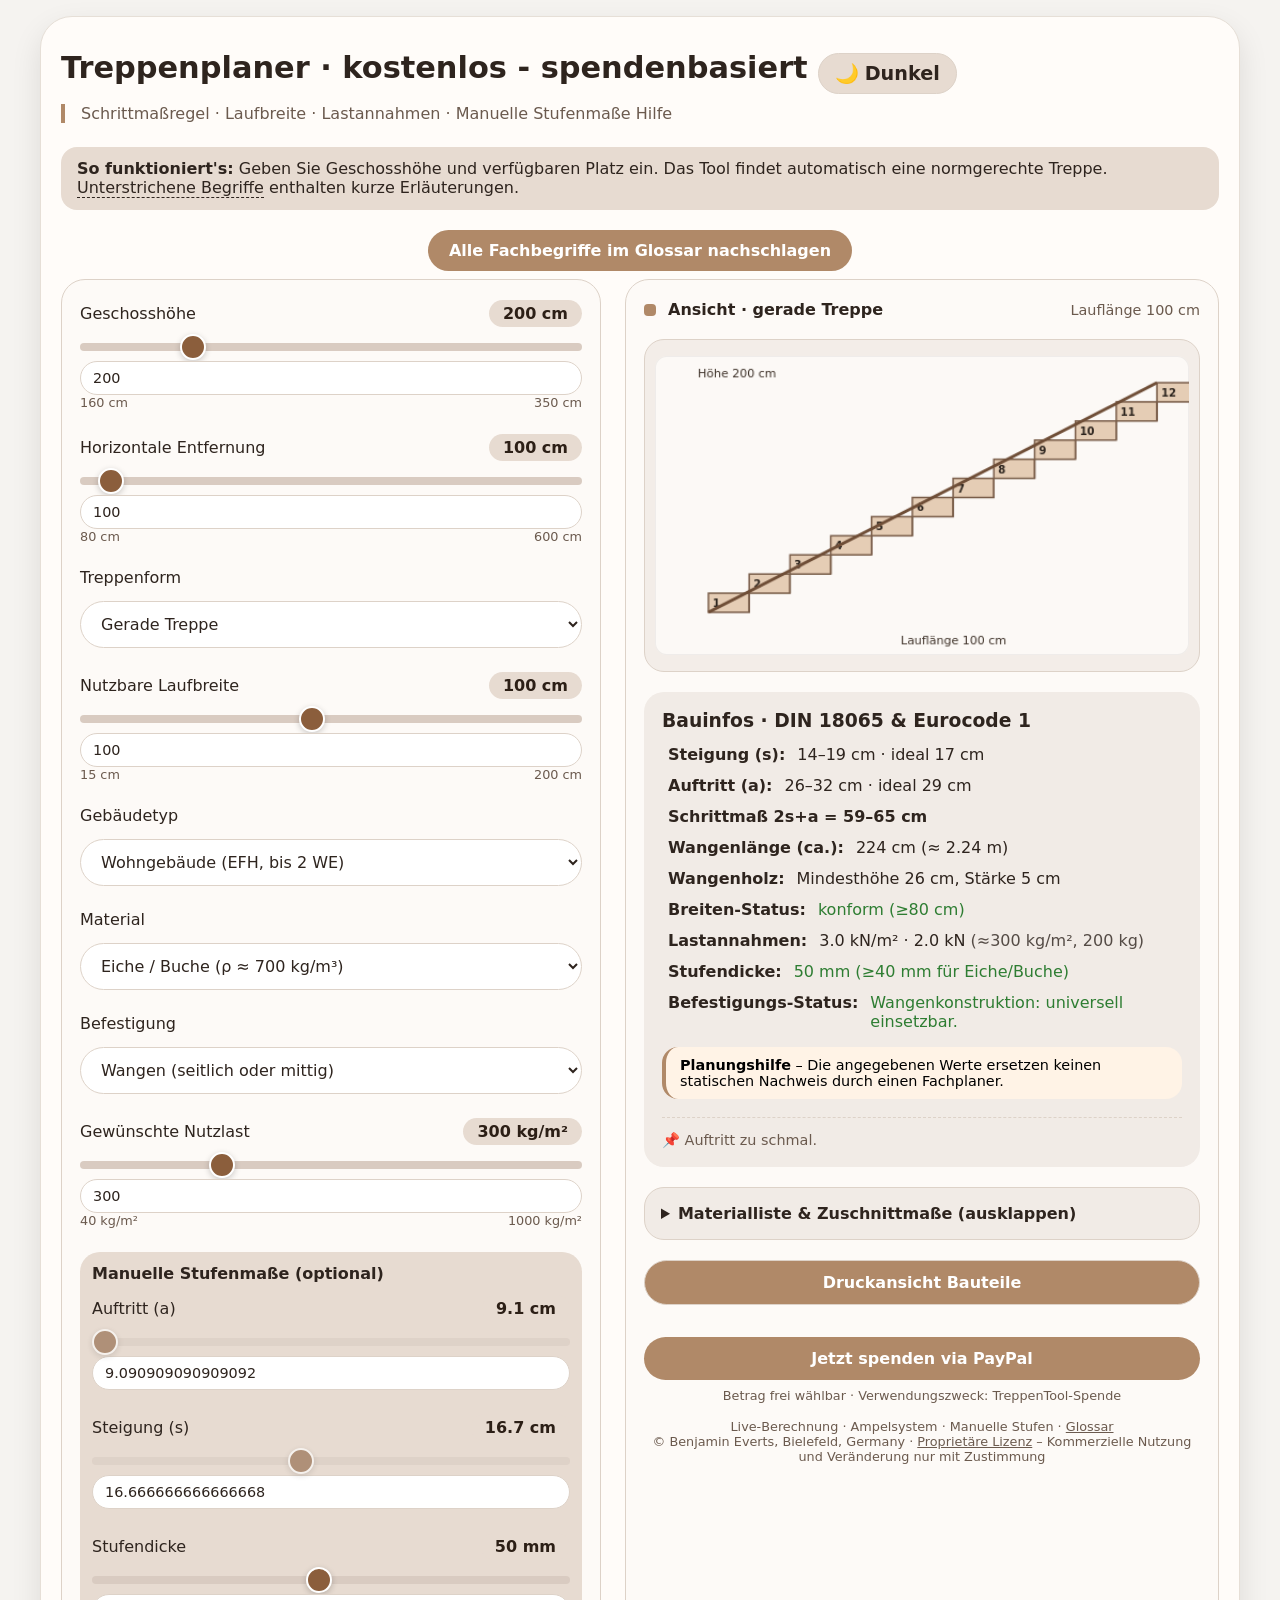
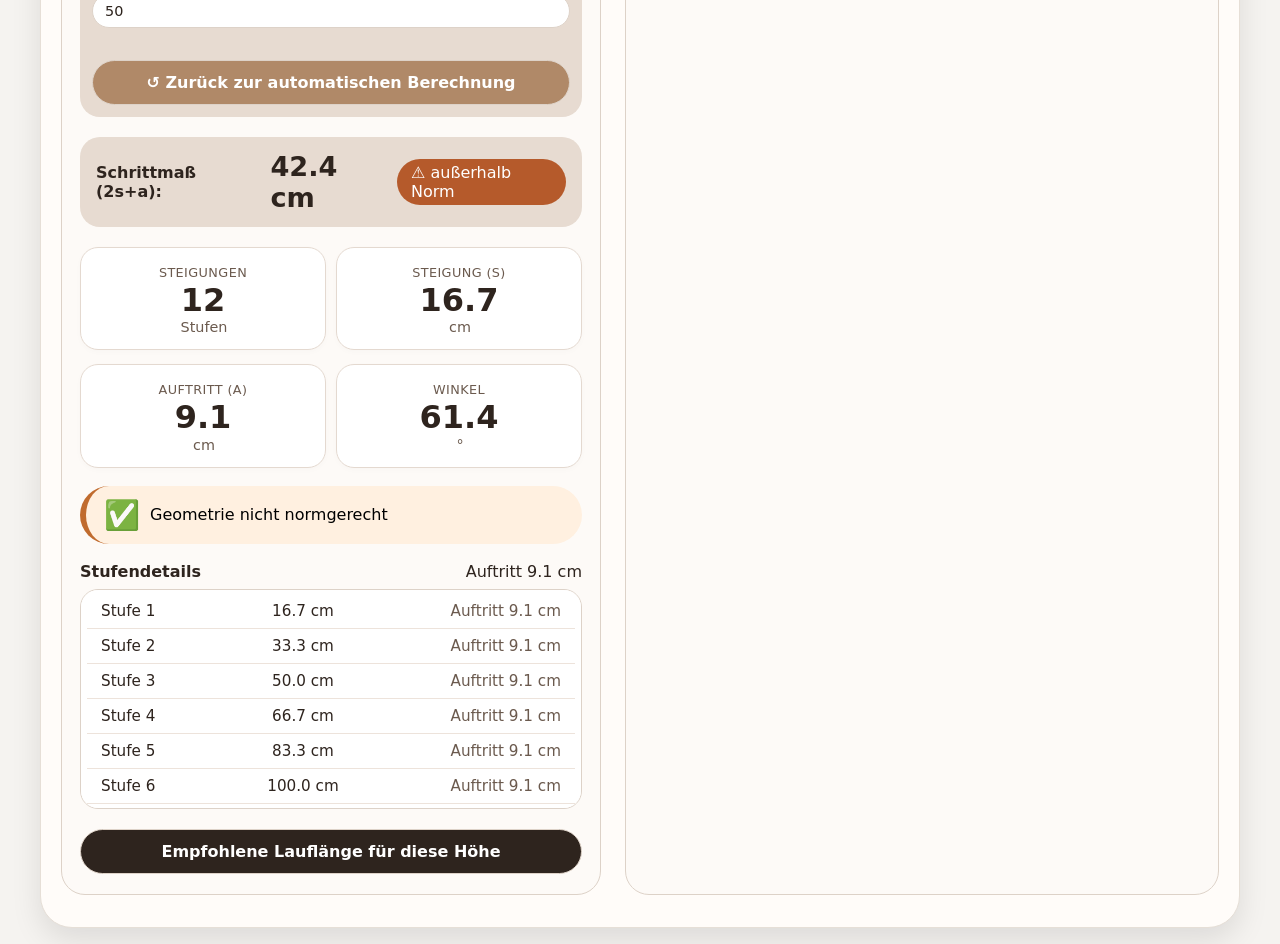
==== commit 48ebb904: "Add files via upload" ====
--- a/index.html
+++ b/index.html
@@ -13,10 +13,10 @@
 </head>
 <body>
 <div class="card">
-    <div style="display: flex; align-items: center; margin-bottom: 10px;">
+    <!-- Header mit flex-wrap für Mobile -->
+    <div class="header-container" style="display: flex; align-items: center; margin-bottom: 10px;">
         <h1 style="margin-bottom: 0;">Treppenplaner · kostenlos - spendenbasiert</h1>
         <div class="header-actions">
-            <a href="glossar.html" target="_blank" style="text-decoration: none; color: var(--text-primary); margin-right: 12px; font-size: 0.95rem; font-weight: 500;">Fachbegriffe erklärt</a>
             <button class="theme-toggle" id="themeToggle" title="Hell-/Dunkelmodus">
                 <span id="themeIcon">🌙</span>
                 <span id="themeText">Dunkel</span>
@@ -30,11 +30,17 @@
         </span>
     </div>
     
-    <!-- Kurze Einführung für bessere Verständlichkeit -->
+    <!-- Einführung mit Tooltip-Demo -->
     <div style="background: var(--badge-bg); border-radius: 16px; padding: 12px 16px; margin-bottom: 20px; color: var(--text-primary);">
         <strong>So funktioniert's:</strong> Geben Sie Geschosshöhe und verfügbaren Platz ein. 
-        Das Tool findet automatisch eine normgerechte Treppe. Über die <span class="has-tooltip" style="border-bottom: 1px dashed;">Tooltips <span class="tooltip-text">Fahren Sie mit der Maus über unterstrichene Begriffe oder Symbole, um Erklärungen zu erhalten.</span></span> 
-        erhalten Sie zu jedem Fachbegriff eine kurze Erläuterung.
+        Das Tool findet automatisch eine normgerechte Treppe. 
+        <span class="has-tooltip" style="border-bottom: 1px dashed;">Unterstrichene Begriffe<span class="tooltip-text">Genau wie dieser Text: Einfach mit der Maus darüberfahren oder auf Touch‑Geräten antippen.</span></span> 
+        enthalten kurze Erläuterungen.
+    </div>
+
+    <!-- Prominenter Glossar-Button (mittig) -->
+    <div style="margin: 16px 0 8px; text-align: center;">
+        <a href="glossar.html" target="_blank" class="glossar-button">Alle Fachbegriffe im Glossar nachschlagen</a>
     </div>
 
     <div class="grid-2">
@@ -313,7 +319,6 @@
                     Materialliste & Zuschnittmaße (ausklappen)
                 </summary>
                 <div id="materialListeContainer" style="margin-top: 16px; overflow-x: auto;">
-                    <!-- Wird dynamisch durch JavaScript gefüllt -->
                     <p style="color: var(--text-secondary);">Berechnung läuft…</p>
                 </div>
                 <p style="font-size: 0.8rem; color: var(--text-secondary); margin-top: 12px; border-top: 1px dashed var(--border-medium); padding-top: 10px;">
@@ -339,8 +344,14 @@
                 </p>
             </div>
             
+            <!-- Footer mit Copyright, Lizenz und Glossar-Link -->
             <div class="footnote">
-                Live‑Berechnung · Ampelsystem · Manuelle Stufen
+                Live‑Berechnung · Ampelsystem · Manuelle Stufen · 
+                <a href="glossar.html" target="_blank" style="color: var(--text-secondary);">Glossar</a>
+                <br>
+                © Benjamin Everts, Bielefeld, Germany · 
+                <a href="LICENSE.txt" target="_blank" style="color: var(--text-secondary);">Proprietäre Lizenz</a> – 
+                Kommerzielle Nutzung und Veränderung nur mit Zustimmung
             </div>
         </div>
     </div>
--- a/css/styles.css
+++ b/css/styles.css
@@ -105,6 +105,7 @@
     }
     body { padding: 10px; }
     .card { padding: 18px 14px; }
+    h1 { font-size: 1.6rem; }
 }
 .panel {
     background: var(--bg-panel);
@@ -329,7 +330,7 @@
     display: flex;
     align-items: center;
     gap: 12px;
-    margin-left: auto;
+    margin-left: 0; /* bei Umbruch bündig */
 }
 .theme-toggle {
     background: var(--badge-bg);
@@ -418,3 +419,39 @@
     color: var(--text-secondary);
     margin-top: 8px;
 }
+
+/* === Header-Container für Mobile Umbruch === */
+.header-container {
+    display: flex;
+    align-items: center;
+    flex-wrap: wrap;
+    gap: 10px;
+}
+
+/* === Glossar-Link als Button mit Link-Charakter === */
+.glossar-button {
+    display: inline-block;
+    background: var(--accent);
+    color: white;
+    padding: 10px 20px;
+    border-radius: 40px;
+    text-decoration: none;
+    font-weight: 600;
+    text-align: center;
+    border: 1px solid transparent;
+    transition: background var(--transition-speed);
+}
+.glossar-button:hover {
+    background: var(--accent-dark);
+    text-decoration: underline;
+}
+@media (max-width: 750px) {
+    .glossar-button {
+        width: 100%;
+    }
+}
+
+/* === Verbesserte Touch-Bedienung === */
+button, select, input[type=range] {
+    touch-action: manipulation;
+}
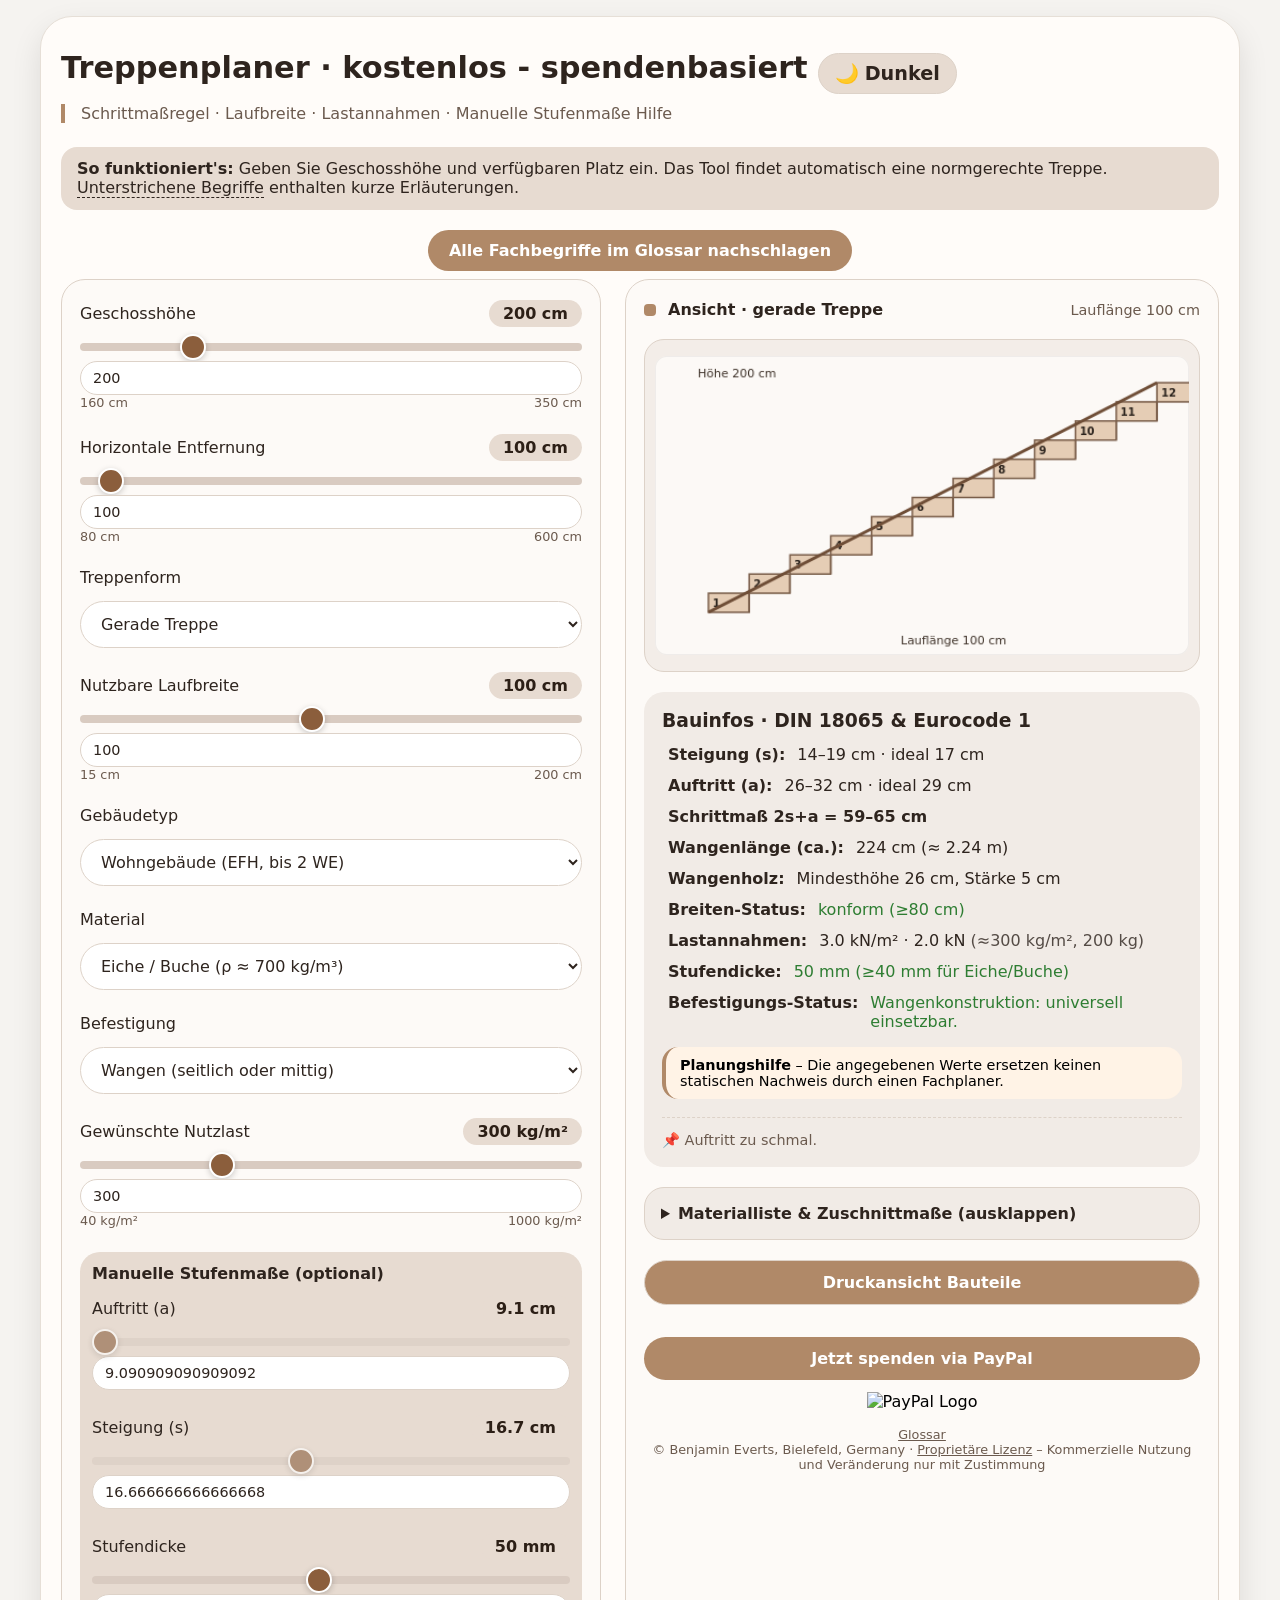
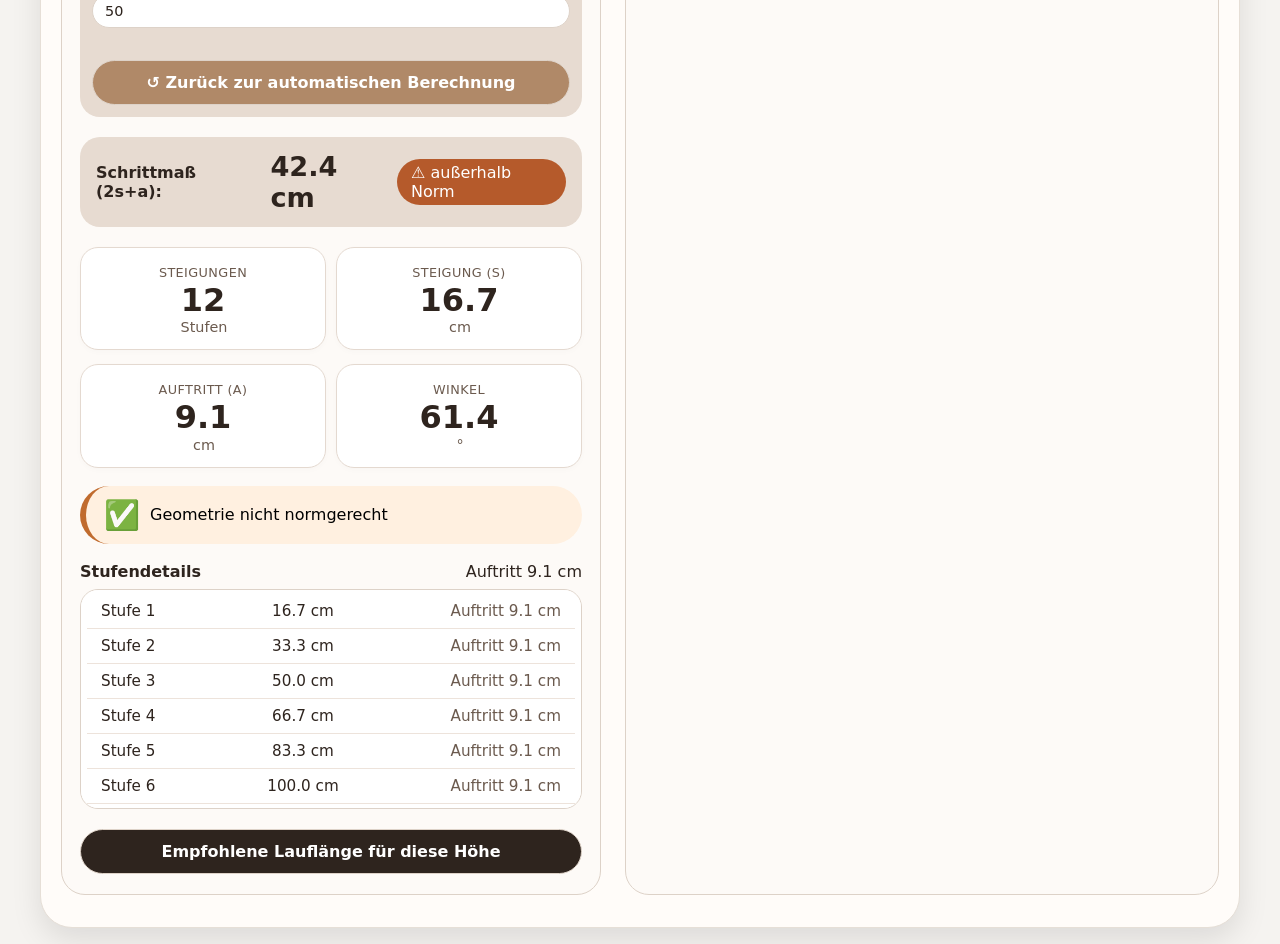
==== commit 9ffe1da4: "Add files via upload" ====
--- a/index.html
+++ b/index.html
@@ -339,14 +339,15 @@
                         Jetzt spenden via PayPal
                     </button>
                 </a>
-                <p style="font-size: 0.8rem; color: var(--text-secondary); margin-top: 8px;">
-                    Betrag frei wählbar · Verwendungszweck: TreppenTool-Spende
-                </p>
+                <div style="margin-top: 12px; text-align: center;">
+                    <img src="https://www.paypalobjects.com/webstatic/mktg/logo/pp_cc_mark_37x23.jpg" 
+                         alt="PayPal Logo" 
+                         style="height: 23px; width: auto; border: 0;">
+                </div>
             </div>
             
             <!-- Footer mit Copyright, Lizenz und Glossar-Link -->
             <div class="footnote">
-                Live‑Berechnung · Ampelsystem · Manuelle Stufen · 
                 <a href="glossar.html" target="_blank" style="color: var(--text-secondary);">Glossar</a>
                 <br>
                 © Benjamin Everts, Bielefeld, Germany · 
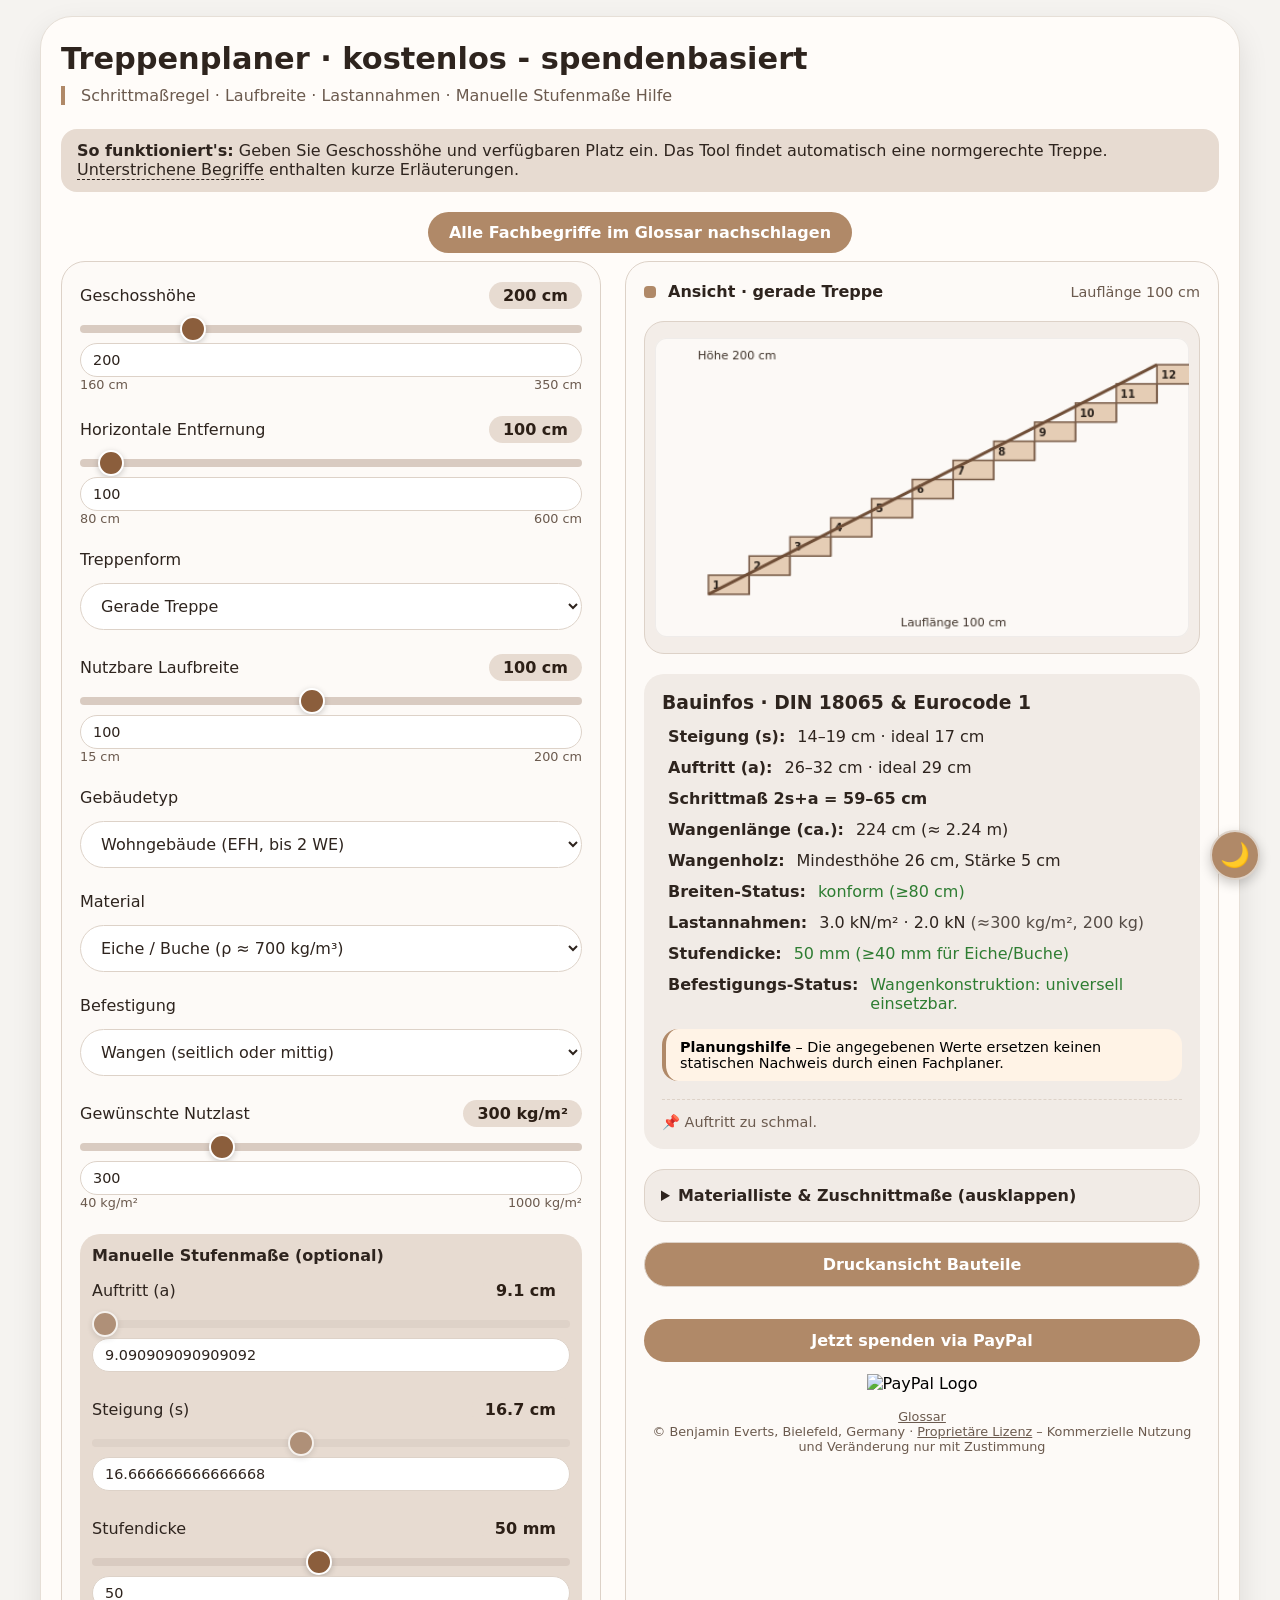
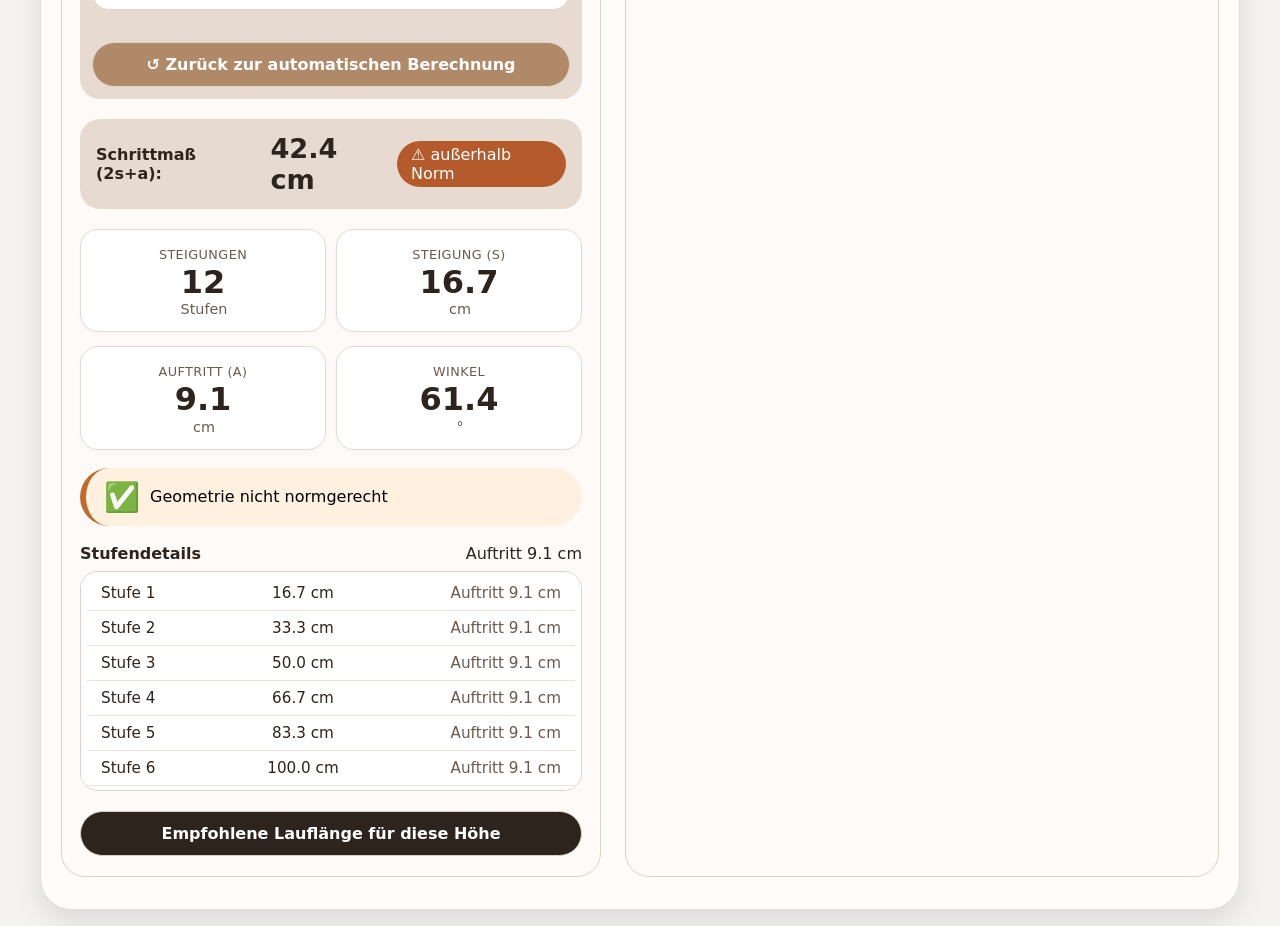
==== commit 224921d0: "Add files via upload" ====
--- a/index.html
+++ b/index.html
@@ -13,15 +13,9 @@
 </head>
 <body>
 <div class="card">
-    <!-- Header mit flex-wrap für Mobile -->
+    <!-- Header ohne Theme-Toggle -->
     <div class="header-container" style="display: flex; align-items: center; margin-bottom: 10px;">
         <h1 style="margin-bottom: 0;">Treppenplaner · kostenlos - spendenbasiert</h1>
-        <div class="header-actions">
-            <button class="theme-toggle" id="themeToggle" title="Hell-/Dunkelmodus">
-                <span id="themeIcon">🌙</span>
-                <span id="themeText">Dunkel</span>
-            </button>
-        </div>
     </div>
     <div class="subtitle">
         Schrittmaßregel · Laufbreite · Lastannahmen · Manuelle Stufenmaße
@@ -342,7 +336,7 @@
                 <div style="margin-top: 12px; text-align: center;">
                     <img src="https://www.paypalobjects.com/webstatic/mktg/logo/pp_cc_mark_37x23.jpg" 
                          alt="PayPal Logo" 
-                         style="height: 23px; width: auto; border: 0;">
+                         style="height: 35px; width: auto; border: 0;">
                 </div>
             </div>
             
@@ -357,6 +351,12 @@
         </div>
     </div>
 </div>
+
+<!-- Floating Darkmode Toggle -->
+<div id="themeToggleFloat" class="theme-toggle-float" title="Hell-/Dunkelmodus">
+    <span id="themeIconFloat">🌙</span>
+</div>
+
 <!-- JavaScript mit Versionsparameter -->
 <script type="module" src="js/main.js?v=20260420" defer></script>
 </body>
--- a/css/styles.css
+++ b/css/styles.css
@@ -330,7 +330,7 @@
     display: flex;
     align-items: center;
     gap: 12px;
-    margin-left: 0; /* bei Umbruch bündig */
+    margin-left: 0;
 }
 .theme-toggle {
     background: var(--badge-bg);
@@ -451,6 +451,40 @@
     }
 }
 
+/* === Floating Theme Toggle === */
+.theme-toggle-float {
+    position: fixed;
+    bottom: 20px;
+    right: 20px;
+    background: var(--accent);
+    color: white;
+    width: 50px;
+    height: 50px;
+    border-radius: 50%;
+    display: flex;
+    align-items: center;
+    justify-content: center;
+    font-size: 1.5rem;
+    box-shadow: 0 4px 12px rgba(0,0,0,0.2);
+    cursor: pointer;
+    z-index: 1000;
+    border: 2px solid var(--border-medium);
+    transition: transform 0.2s, background var(--transition-speed);
+}
+.theme-toggle-float:hover {
+    transform: scale(1.1);
+    background: var(--accent-dark);
+}
+@media (max-width: 750px) {
+    .theme-toggle-float {
+        bottom: 15px;
+        right: 15px;
+        width: 45px;
+        height: 45px;
+        font-size: 1.3rem;
+    }
+}
+
 /* === Verbesserte Touch-Bedienung === */
 button, select, input[type=range] {
     touch-action: manipulation;
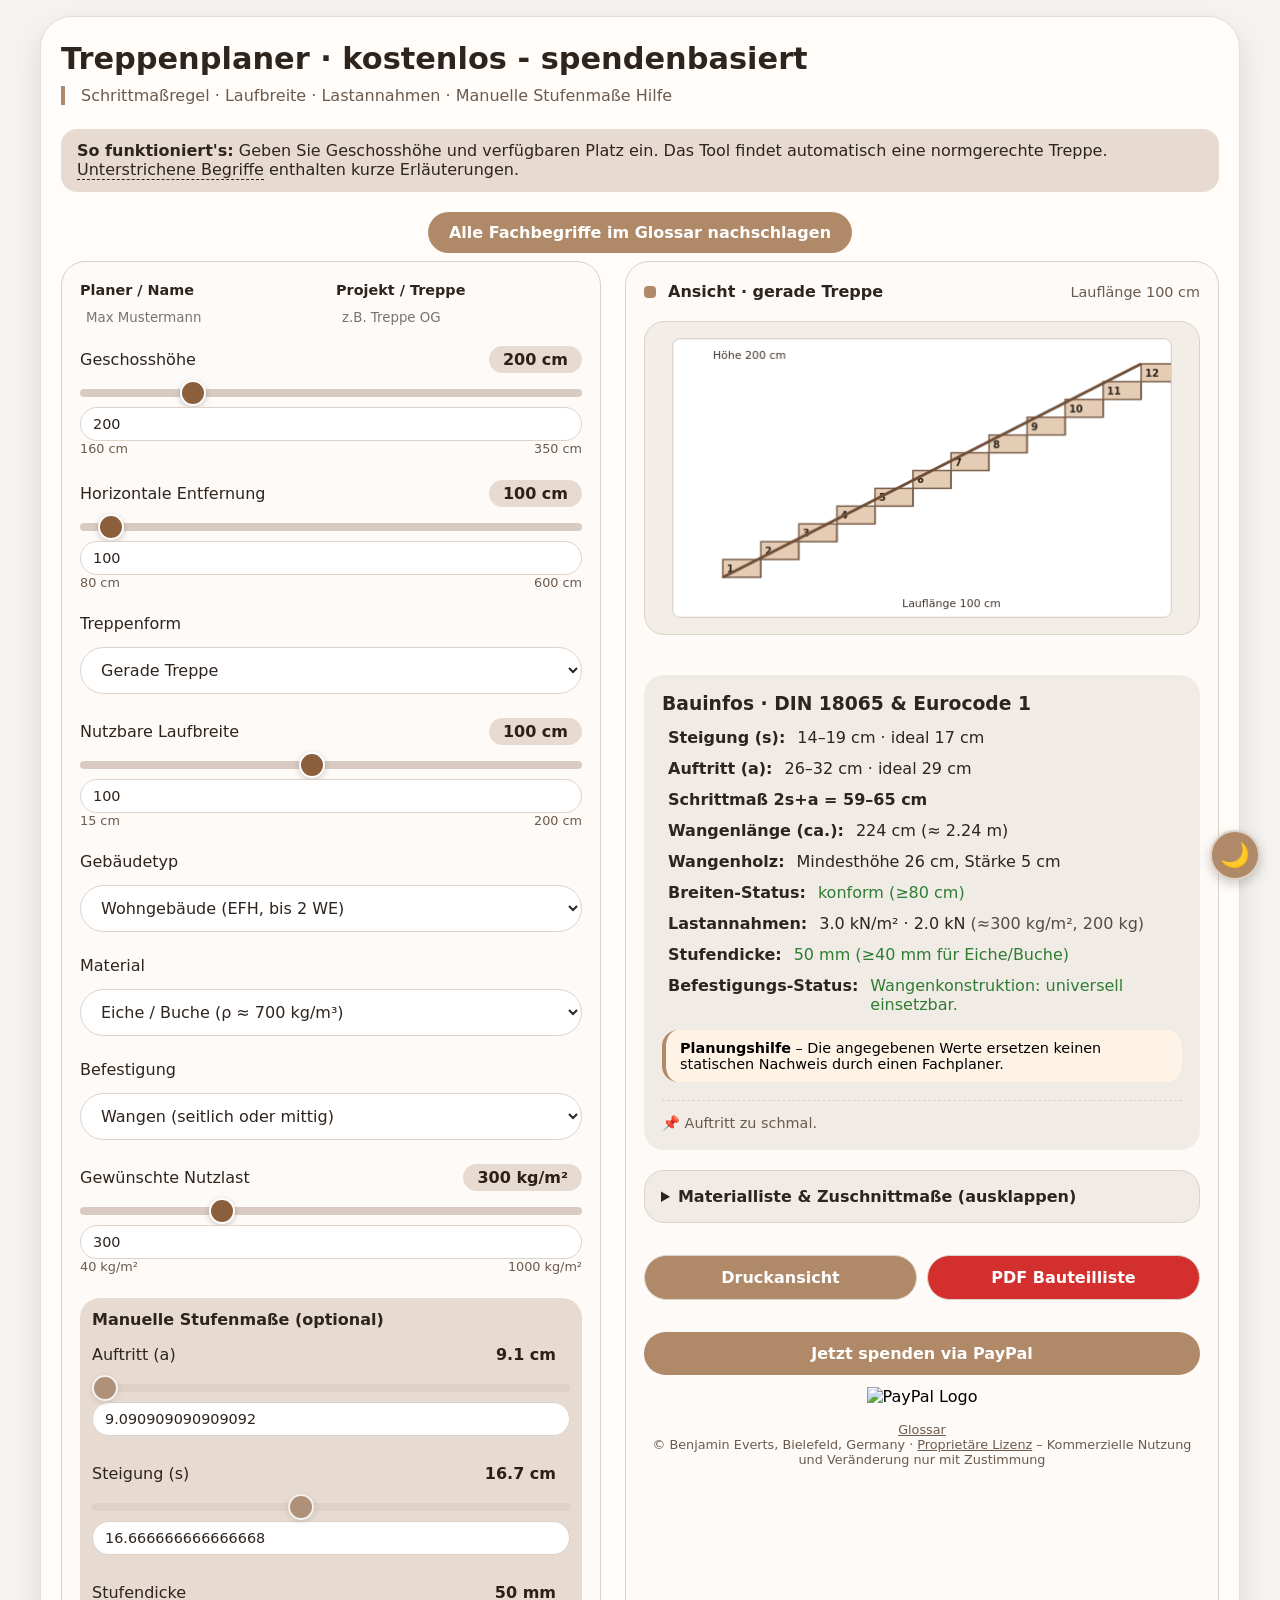
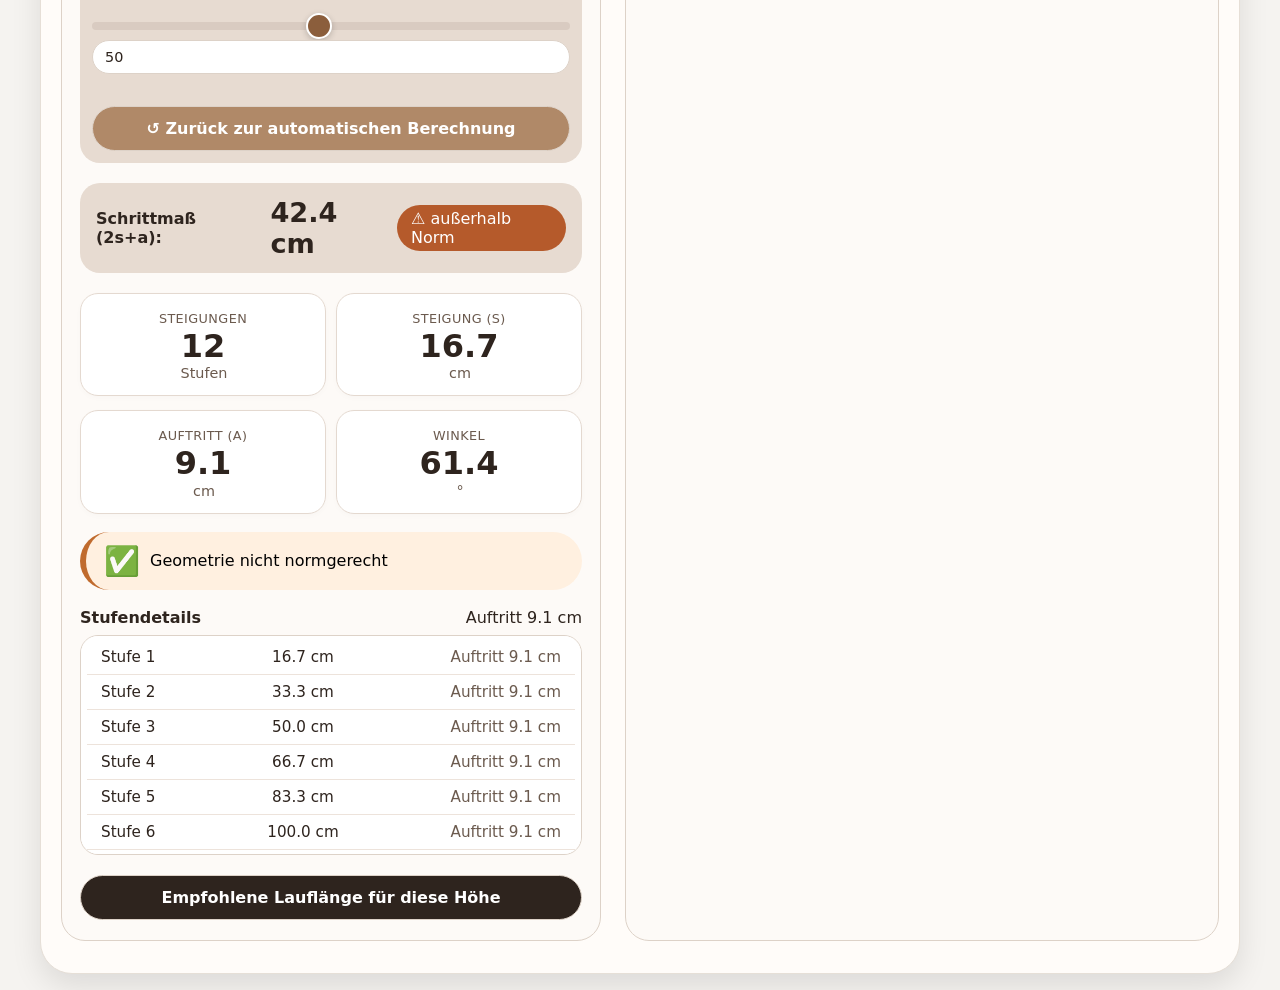
==== commit ba9eb88a: "Add files via upload" ====
--- a/index.html
+++ b/index.html
@@ -4,16 +4,22 @@
     <meta charset="UTF-8">
     <meta name="viewport" content="width=device-width, initial-scale=1.0, maximum-scale=1.5, user-scalable=yes">
     <title>Treppenplaner · kostenlos - spendenbasiert</title>
+    
     <!-- Cache-Control: Browser soll stets aktuelle Version laden -->
     <meta http-equiv="Cache-Control" content="no-cache, no-store, must-revalidate">
     <meta http-equiv="Pragma" content="no-cache">
     <meta http-equiv="Expires" content="0">
-    <!-- Stylesheet mit Versionsparameter -->
+    
+    <!-- Stylesheet -->
     <link rel="stylesheet" href="css/styles.css?v=20260420">
+    
+    <!-- jsPDF Bibliothek (für PDF Export) -->
+    <script src="https://cdnjs.cloudflare.com/ajax/libs/jspdf/2.5.1/jspdf.umd.min.js" integrity="sha512-/7+XqTzGq9sZw9eMvNkQyIiPnN3tWqLdYjRfGqE9uV0rgK0F8H0J9qU5v9h4c8x5y6z7A8B9C0D1E2F3G4H5" crossorigin="anonymous" referrerpolicy="no-referrer"></script>
 </head>
 <body>
+
 <div class="card">
-    <!-- Header ohne Theme-Toggle -->
+    <!-- Header -->
     <div class="header-container" style="display: flex; align-items: center; margin-bottom: 10px;">
         <h1 style="margin-bottom: 0;">Treppenplaner · kostenlos - spendenbasiert</h1>
     </div>
@@ -24,7 +30,7 @@
         </span>
     </div>
     
-    <!-- Einführung mit Tooltip-Demo -->
+    <!-- Einführung -->
     <div style="background: var(--badge-bg); border-radius: 16px; padding: 12px 16px; margin-bottom: 20px; color: var(--text-primary);">
         <strong>So funktioniert's:</strong> Geben Sie Geschosshöhe und verfügbaren Platz ein. 
         Das Tool findet automatisch eine normgerechte Treppe. 
@@ -32,7 +38,7 @@
         enthalten kurze Erläuterungen.
     </div>
 
-    <!-- Prominenter Glossar-Button (mittig) -->
+    <!-- Glossar Button -->
     <div style="margin: 16px 0 8px; text-align: center;">
         <a href="glossar.html" target="_blank" class="glossar-button">Alle Fachbegriffe im Glossar nachschlagen</a>
     </div>
@@ -40,6 +46,18 @@
     <div class="grid-2">
         <!-- LINKE SEITE: Eingaben -->
         <div class="panel">
+            <!-- Benutzer & Projekt Name (Neu für PDF) -->
+            <div style="display: grid; grid-template-columns: 1fr 1fr; gap: 10px; margin-bottom: 15px;">
+                <div>
+                    <label for="userNameInput" style="font-size: 0.9rem; font-weight: 600;">Planer / Name</label>
+                    <input type="text" id="userNameInput" placeholder="Max Mustermann" style="width: 100%; padding: 6px; border: 1px solid var(--border); border-radius: 6px; background: var(--bg-secondary); color: var(--text-primary);">
+                </div>
+                <div>
+                    <label for="stairNameInput" style="font-size: 0.9rem; font-weight: 600;">Projekt / Treppe</label>
+                    <input type="text" id="stairNameInput" placeholder="z.B. Treppe OG" style="width: 100%; padding: 6px; border: 1px solid var(--border); border-radius: 6px; background: var(--bg-secondary); color: var(--text-primary);">
+                </div>
+            </div>
+
             <div class="slider-group">
                 <label>
                     <span class="has-tooltip">Geschosshöhe 
@@ -264,8 +282,11 @@
                 <span style="font-weight:600; color:var(--text-primary);" id="visuTitle">Ansicht · gerade Treppe</span>
                 <span style="margin-left:auto; font-size:0.9rem; color:var(--text-secondary);">Lauflänge <span id="laufLengthDisplay">327 cm</span></span>
             </div>
-            <div class="canvas-container">
-                <canvas id="stairCanvas" width="500" height="280" style="width:100%; height:auto; aspect-ratio:500/280"></canvas>
+            
+            <!-- Canvas Container für High-DPI -->
+            <div class="canvas-container" style="width: 100%; display: flex; justify-content: center; margin-bottom: 20px;">
+                <!-- WICHTIG: Breite/Höhe hier als CSS-Pixel definiert. JS skaliert intern. -->
+                <canvas id="stairCanvas" style="width: 100%; max-width: 500px; height: auto; aspect-ratio: 500/280; border: 1px solid var(--border-medium); border-radius: 8px; background: #fff;"></canvas>
             </div>
 
             <div style="margin-top:20px; background:var(--info-bg); border-radius:20px; padding:18px;">
@@ -320,8 +341,11 @@
                 </p>
             </details>
             
-            <!-- Druckansicht Button -->
-            <button id="printViewBtn" style="background: var(--accent); color: white; margin-top: 20px;">Druckansicht Bauteile</button>
+            <!-- Action Buttons -->
+            <div style="display: grid; grid-template-columns: 1fr 1fr; gap: 10px; margin-top: 20px;">
+                <button id="printViewBtn" style="background: var(--accent); color: white;">Druckansicht</button>
+                <button id="pdfExportBtn" style="background: #d32f2f; color: white;">PDF Bauteilliste</button>
+            </div>
             
             <!-- Spendenformular -->
             <div class="donate-section">
@@ -334,13 +358,13 @@
                     </button>
                 </a>
                 <div style="margin-top: 12px; text-align: center;">
-                    <img src="https://www.paypalobjects.com/webstatic/mktg/logo/pp_cc_mark_37x23.jpg" 
+                    <img src=" https://www.paypalobjects.com/webstatic/mktg/logo/pp_cc_mark_37x23.jpg " 
                          alt="PayPal Logo" 
                          style="height: 35px; width: auto; border: 0;">
                 </div>
             </div>
             
-            <!-- Footer mit Copyright, Lizenz und Glossar-Link -->
+            <!-- Footer -->
             <div class="footnote">
                 <a href="glossar.html" target="_blank" style="color: var(--text-secondary);">Glossar</a>
                 <br>
@@ -357,7 +381,7 @@
     <span id="themeIconFloat">🌙</span>
 </div>
 
-<!-- JavaScript mit Versionsparameter -->
+<!-- JavaScript Module -->
 <script type="module" src="js/main.js?v=20260420" defer></script>
 </body>
-</html>+</html>
